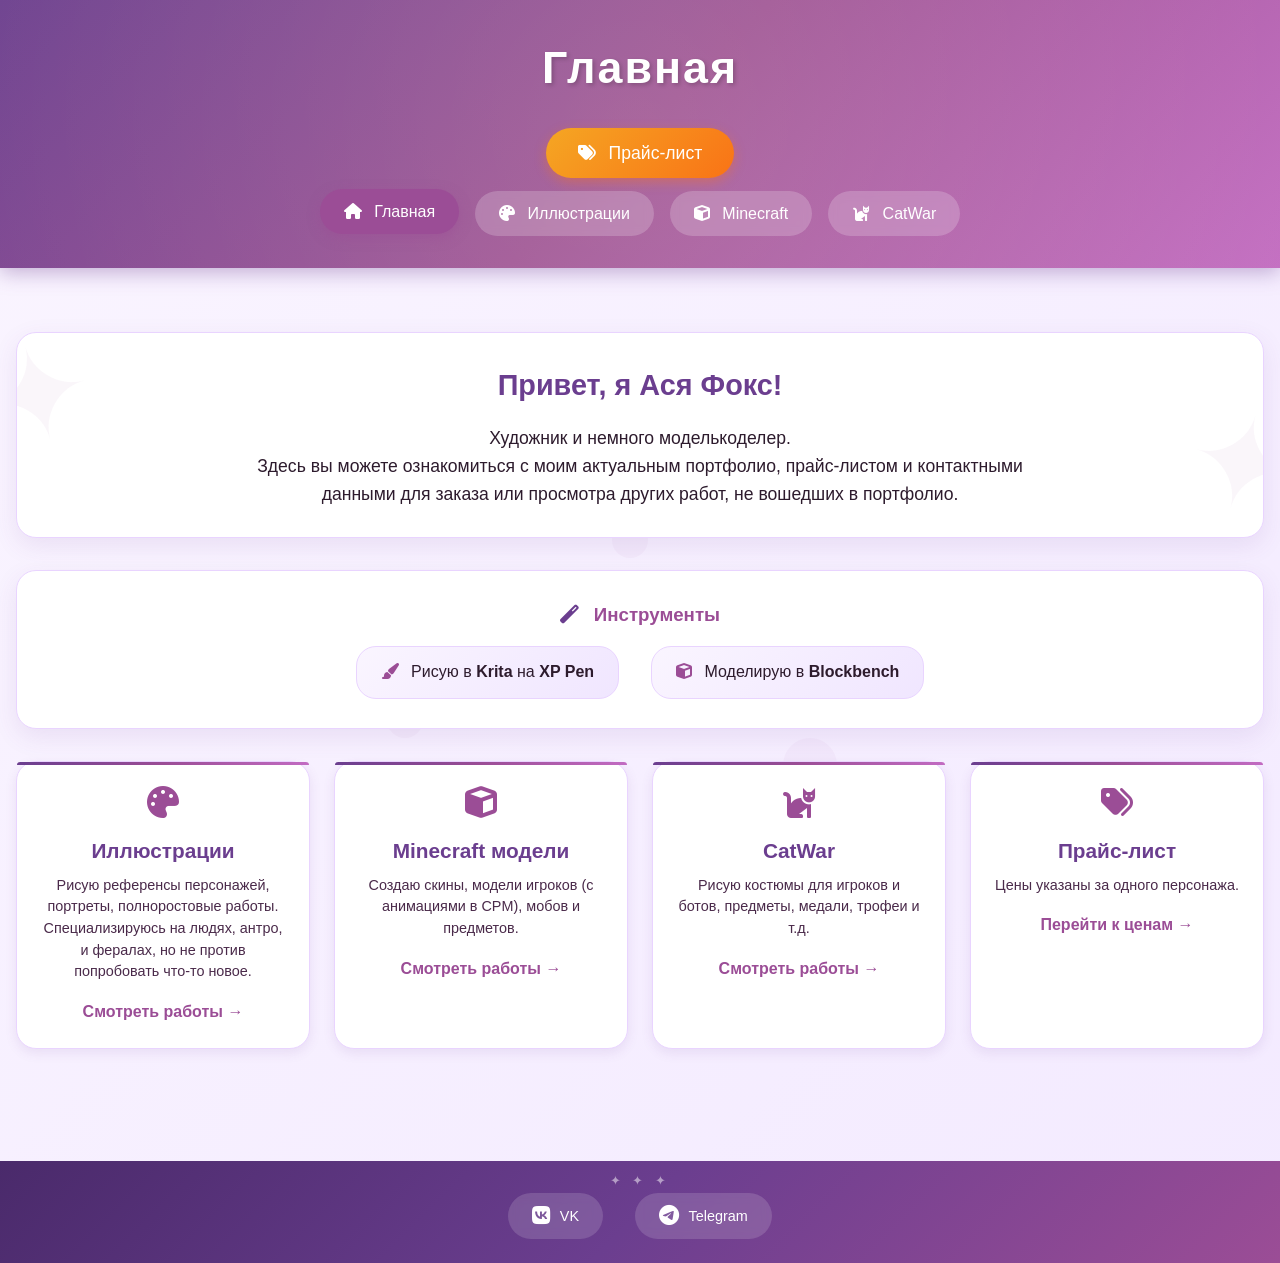
==== index.html @ ecae929c "Update index.html" ====
<!DOCTYPE html>
<html lang="ru">
<head>
    <meta charset="UTF-8">
    <meta name="viewport" content="width=device-width, initial-scale=1.0">
    <title>Главная</title>
    <link rel="stylesheet" href="style.css">
    <link rel="stylesheet" href="https://cdnjs.cloudflare.com/ajax/libs/font-awesome/6.0.0-beta3/css/all.min.css">
</head>
<body>
    <header>
        <div class="header-content">
            <div class="page-title-header">
                <h1>Главная</h1>
            </div>
        </div>
        <nav>
            <a href="price.html" class="price-btn"><i class="fas fa-tags"></i> Прайс-лист</a>
            <div class="nav-links">
                <a href="index.html" class="active"><i class="fas fa-home"></i> Главная</a>
                <a href="gallery.html"><i class="fas fa-palette"></i> Иллюстрации</a>
                <a href="minecraft.html"><i class="fas fa-cube"></i> Minecraft</a>
                <a href="catwar.html"><i class="fas fa-cat"></i> CatWar</a>
            </div>
        </nav>
    </header>

    <main>
        <div class="welcome-block info-block">
            <div class="decor-line"></div>
            <h3>Привет, я Ася Фокс!</h3>
            <p>Художник и немного моделькоделер.<br>Здесь вы можете ознакомиться с моим актуальным портфолио, прайс-листом и контактными данными для заказа или просмотра других работ, не вошедших в портфолио.</p>
            <div class="decor-line"></div>
        </div>

        <div class="tools-block info-block">
            <h3><i class="fas fa-wand-magic"></i> Инструменты</h3>
            <div class="tools-list">
                <p class="tool-item"><i class="fas fa-paint-brush"></i> Рисую в <strong>Krita</strong> на <strong>XP Pen</strong></p>
                <p class="tool-item"><i class="fas fa-cube"></i> Моделирую в <strong>Blockbench</strong></p>
            </div>
        </div>

        <div class="info-grid">
            <div class="info-card hover-scale">
                <i class="fas fa-palette"></i>
                <h3>Иллюстрации</h3>
                <p>Рисую референсы персонажей, портреты, полноростовые работы. Специализируюсь на людях, антро, и фералах, но не против попробовать что-то новое.</p>
                <a href="gallery.html" class="info-link">Смотреть работы →</a>
            </div>
            <div class="info-card hover-scale">
                <i class="fas fa-cube"></i>
                <h3>Minecraft модели</h3>
                <p>Создаю скины, модели игроков (с анимациями в CPM), мобов и предметов.</p>
                <a href="minecraft.html" class="info-link">Смотреть работы →</a>
            </div>
            <div class="info-card hover-scale">
                <i class="fas fa-cat"></i>
                <h3>CatWar</h3>
                <p>Рисую костюмы для игроков и ботов, предметы, медали, трофеи и т.д.</p>
                <a href="catwar.html" class="info-link">Смотреть работы →</a>
            </div>
            <div class="info-card hover-scale">
                <i class="fas fa-tags"></i>
                <h3>Прайс-лист</h3>
                <p>Цены указаны за одного персонажа.</p>
                <a href="price.html" class="info-link">Перейти к ценам →</a>
            </div>
        </div>
    </main>

    <footer>
        <div class="social-icons">
            <a href="https://vk.com/club159753129" target="_blank" class="social-link vk" aria-label="ВКонтакте">
                <i class="fab fa-vk"></i>
                <span>VK</span>
            </a>
            <a href="https://t.me/AsyaF0xy" target="_blank" class="social-link telegram" aria-label="Telegram">
                <i class="fab fa-telegram-plane"></i>
                <span>Telegram</span>
            </a>
        </div>
    </footer>
</body>
</html>
---- style.css ----
* {
    margin: 0;
    padding: 0;
    box-sizing: border-box;
}

body {
    font-family: 'Segoe UI', Tahoma, Geneva, Verdana, sans-serif;
    line-height: 1.6;
    color: #2d1b2d;
    background: linear-gradient(135deg, #faf5ff 0%, #f3eaff 100%);
    display: flex;
    flex-direction: column;
    min-height: 100vh;
}

/* Декоративные элементы на фоне */
body::before {
    content: '';
    position: fixed;
    top: 0;
    left: 0;
    width: 100%;
    height: 100%;
    pointer-events: none;
    background-image: url('data:image/svg+xml;utf8,<svg xmlns="http://www.w3.org/2000/svg" viewBox="0 0 100 100"><circle cx="10" cy="10" r="2" fill="rgba(155,77,150,0.1)"/><circle cx="85" cy="25" r="3" fill="rgba(155,77,150,0.1)"/><circle cx="45" cy="80" r="2" fill="rgba(155,77,150,0.1)"/><circle cx="70" cy="60" r="2" fill="rgba(155,77,150,0.1)"/><circle cx="20" cy="70" r="2" fill="rgba(155,77,150,0.1)"/><circle cx="90" cy="85" r="3" fill="rgba(155,77,150,0.1)"/><circle cx="5" cy="45" r="2" fill="rgba(155,77,150,0.1)"/><circle cx="60" cy="15" r="2" fill="rgba(155,77,150,0.1)"/></svg>');
    background-repeat: repeat;
    opacity: 0.4;
    z-index: -1;
}

/* Шапка сайта */
header {
    background: linear-gradient(135deg, #6b3e8f 0%, #9b4d96 50%, #c26bc2 100%);
    color: #fff;
    text-align: center;
    padding: 2rem 1rem;
    box-shadow: 0 4px 20px rgba(107, 62, 143, 0.4);
    position: relative;
    overflow: hidden;
}

header::before {
    content: '';
    position: absolute;
    top: -50%;
    left: -50%;
    width: 200%;
    height: 200%;
    background: radial-gradient(circle, rgba(255,255,200,0.15) 0%, transparent 70%);
    animation: rotate 20s linear infinite;
}

@keyframes rotate {
    from { transform: rotate(0deg); }
    to { transform: rotate(360deg); }
}

.header-content {
    position: relative;
    z-index: 1;
}

header h1 {
    font-size: 2.8rem;
    margin-bottom: 0.5rem;
    text-shadow: 2px 2px 4px rgba(0,0,0,0.2);
    letter-spacing: 2px;
}

/* Плавающие звёздочки */
.floating-stars {
    position: absolute;
    top: 0;
    left: 0;
    width: 100%;
    height: 100%;
    pointer-events: none;
    overflow: hidden;
}

.floating-stars i {
    position: absolute;
    color: rgba(255,255,200,0.6);
    font-size: 0.8rem;
    animation: floatStar 8s linear infinite;
}

.floating-stars i:nth-child(1) { top: 20%; left: 10%; animation-duration: 10s; font-size: 0.6rem; }
.floating-stars i:nth-child(2) { top: 60%; left: 85%; animation-duration: 12s; font-size: 0.7rem; }
.floating-stars i:nth-child(3) { top: 30%; left: 95%; animation-duration: 9s; font-size: 0.5rem; }
.floating-stars i:nth-child(4) { top: 80%; left: 15%; animation-duration: 14s; font-size: 0.9rem; }
.floating-stars i:nth-child(5) { top: 15%; left: 50%; animation-duration: 11s; font-size: 0.6rem; }

@keyframes floatStar {
    0% { transform: translateY(0) rotate(0deg); opacity: 0; }
    20% { opacity: 0.8; }
    80% { opacity: 0.8; }
    100% { transform: translateY(-100px) rotate(180deg); opacity: 0; }
}

/* Навигация */
nav {
    margin-top: 1.5rem;
    position: relative;
    z-index: 1;
    display: flex;
    flex-direction: column;
    align-items: center;
    gap: 0.8rem;
}

.price-btn {
    background: linear-gradient(135deg, #f5a623, #f97316);
    padding: 0.7rem 2rem;
    font-size: 1.1rem;
    box-shadow: 0 4px 12px rgba(249, 115, 22, 0.4);
}

.price-btn:hover {
    transform: translateY(-2px);
    box-shadow: 0 6px 16px rgba(249, 115, 22, 0.6);
}

.nav-links {
    display: flex;
    gap: 1rem;
    flex-wrap: wrap;
    justify-content: center;
}

nav a {
    color: #fff;
    text-decoration: none;
    margin: 0;
    padding: 0.6rem 1.5rem;
    border-radius: 30px;
    transition: all 0.3s;
    font-weight: 500;
    display: inline-block;
    background: rgba(255,255,255,0.2);
    backdrop-filter: blur(5px);
}

nav a i {
    margin-right: 0.5rem;
}

nav a:hover, nav a.active {
    background: #9b4d96;
    transform: translateY(-2px);
    box-shadow: 0 4px 12px rgba(155, 77, 150, 0.5);
}

/* Основной контент */
main {
    flex: 1;
    max-width: 1400px;
    margin: 2rem auto;
    padding: 0 1rem;
    width: 100%;
}

.page-title {
    text-align: center;
    margin-bottom: 3rem;
    display: flex;
    align-items: center;
    justify-content: center;
    gap: 1rem;
}

.page-title i {
    font-size: 1.8rem;
    color: #9b4d96;
    animation: pulse 2s ease-in-out infinite;
}

@keyframes pulse {
    0%, 100% { opacity: 0.5; transform: scale(1); }
    50% { opacity: 1; transform: scale(1.1); }
}

.page-title h2 {
    font-size: 2.2rem;
    color: #6b3e8f;
    margin: 0;
}

/* Галерея в стиле Pinterest (колонны) */
.gallery {
    column-count: 3;
    column-gap: 1.5rem;
}

.card {
    background: #fff;
    border-radius: 20px;
    overflow: hidden;
    box-shadow: 0 10px 30px rgba(107, 62, 143, 0.15);
    transition: all 0.3s;
    border: 1px solid #e9d4ff;
    margin-bottom: 1.5rem;
    break-inside: avoid;
    display: inline-block;
    width: 100%;
}

.card:hover {
    transform: translateY(-5px);
    box-shadow: 0 20px 40px rgba(155, 77, 150, 0.3);
}

.card-image {
    position: relative;
    overflow: hidden;
    cursor: pointer;
    background: #f5f0e8;
}

.card-image img {
    width: 100%;
    height: auto;
    display: block;
    transition: transform 0.5s;
}

.card:hover .card-image img {
    transform: scale(1.02);
}

.card-overlay {
    position: absolute;
    top: 0;
    left: 0;
    width: 100%;
    height: 100%;
    background: rgba(155, 77, 150, 0.7);
    display: flex;
    align-items: center;
    justify-content: center;
    opacity: 0;
    transition: opacity 0.3s;
}

.card-image:hover .card-overlay {
    opacity: 1;
}

.card-overlay i {
    font-size: 2.5rem;
    color: #fff;
    transform: scale(0.8);
    transition: transform 0.3s;
}

.card-image:hover .card-overlay i {
    transform: scale(1);
}

/* Адаптивность колонн */
@media (max-width: 992px) {
    .gallery {
        column-count: 2;
    }
}

@media (max-width: 576px) {
    .gallery {
        column-count: 1;
    }
}

/* Категории */
.category {
    margin-bottom: 3rem;
}

.category h3 {
    font-size: 1.8rem;
    margin: 1.5rem 0 1.5rem;
    color: #6b3e8f;
    border-bottom: 3px solid #9b4d96;
    padding-bottom: 0.5rem;
    display: inline-block;
}

/* Прайс-лист */
.price-note {
    background: linear-gradient(135deg, #f5eaff 0%, #f0e6ff 100%);
    border-left: 4px solid #9b4d96;
    padding: 1.2rem;
    margin-bottom: 2rem;
    border-radius: 16px;
    text-align: center;
    display: flex;
    align-items: center;
    justify-content: center;
    gap: 0.8rem;
    flex-wrap: wrap;
}

.price-note i {
    font-size: 1.5rem;
    color: #9b4d96;
}

.price-note p {
    margin: 0;
    font-size: 1rem;
    color: #4a2a4a;
}

.specialization {
    display: flex;
    justify-content: center;
    gap: 2rem;
    margin: 2rem 0;
    flex-wrap: wrap;
}

.specialization span {
    background: linear-gradient(135deg, #6b3e8f 0%, #9b4d96 100%);
    color: #fff;
    padding: 0.7rem 1.8rem;
    border-radius: 50px;
    font-size: 1rem;
    box-shadow: 0 4px 12px rgba(107, 62, 143, 0.3);
    transition: all 0.3s;
    cursor: default;
}

.specialization span:hover {
    transform: translateY(-3px);
    box-shadow: 0 6px 16px rgba(155, 77, 150, 0.4);
}

.specialization span i {
    margin-right: 0.6rem;
}

.price-info {
    text-align: center;
    margin-bottom: 2rem;
    display: flex;
    align-items: center;
    justify-content: center;
    gap: 0.5rem;
    color: #6b3e8f;
    background: rgba(155, 77, 150, 0.1);
    padding: 0.8rem;
    border-radius: 50px;
    width: fit-content;
    margin-left: auto;
    margin-right: auto;
}

.price-info i {
    font-size: 1.2rem;
    color: #9b4d96;
}

.price-info p {
    margin: 0;
}

.price-category {
    margin-bottom: 2rem;
}

.price-category h3 {
    font-size: 1.4rem;
    margin: 1.8rem 0 1rem;
    color: #6b3e8f;
    border-bottom: 2px solid #9b4d96;
    padding-bottom: 0.4rem;
    display: inline-block;
}

.price-table {
    width: 100%;
    border-collapse: collapse;
    background: #fff;
    box-shadow: 0 4px 16px rgba(107, 62, 143, 0.1);
    margin-bottom: 1.5rem;
    border-radius: 16px;
    overflow: hidden;
}

.price-table th, .price-table td {
    border: 1px solid #e9d4ff;
    padding: 12px 16px;
    text-align: left;
}

.price-table th {
    background: linear-gradient(135deg, #6b3e8f 0%, #9b4d96 100%);
    color: #fff;
    font-weight: 600;
}

.price-table tr:nth-child(even) {
    background: #faf5ff;
}

.price-table tr:hover {
    background: #f0e6ff;
    transition: background 0.2s;
}

.background-table td:first-child {
    font-weight: 500;
    background: #faf5ff;
}

/* Информационные блоки */
.info-block {
    background: #fff;
    border-radius: 20px;
    padding: 1.8rem;
    margin: 2rem 0;
    box-shadow: 0 8px 24px rgba(107, 62, 143, 0.1);
    border: 1px solid #e9d4ff;
    transition: transform 0.3s;
}

.info-block:hover {
    transform: translateY(-3px);
}

.info-block h3 {
    border-bottom: none;
    margin-top: 0;
    display: block;
    color: #9b4d96;
    margin-bottom: 1rem;
}

.info-block h3 i {
    margin-right: 0.6rem;
    color: #6b3e8f;
}

.info-block ul {
    list-style: none;
    padding-left: 0;
}

.info-block li {
    padding: 0.6rem 0;
    border-bottom: 1px solid #f0e6ff;
}

.info-block li:last-child {
    border-bottom: none;
}

.info-block li i {
    margin-right: 0.8rem;
    color: #9b4d96;
    width: 1.6rem;
}

.payment-methods {
    display: flex;
    flex-wrap: wrap;
    gap: 1rem;
    margin-top: 0.8rem;
}

.payment-methods span {
    background: linear-gradient(135deg, #faf5ff 0%, #f0e6ff 100%);
    padding: 0.6rem 1.3rem;
    border-radius: 30px;
    font-size: 0.9rem;
    color: #6b3e8f;
    font-weight: 500;
    transition: all 0.3s;
    border: 1px solid #e9d4ff;
}

.payment-methods span:hover {
    transform: translateY(-2px);
    box-shadow: 0 2px 8px rgba(155, 77, 150, 0.2);
}

.payment-methods span i {
    margin-right: 0.5rem;
    color: #9b4d96;
}

/* Стили для лобби */
.welcome-block {
    text-align: center;
    margin-bottom: 2rem;
    position: relative;
    overflow: hidden;
}

.welcome-block::before {
    content: '✦';
    font-size: 8rem;
    position: absolute;
    top: -30px;
    left: -30px;
    color: rgba(155, 77, 150, 0.05);
    font-family: monospace;
    transform: rotate(-15deg);
}

.welcome-block::after {
    content: '✦';
    font-size: 8rem;
    position: absolute;
    bottom: -40px;
    right: -30px;
    color: rgba(155, 77, 150, 0.05);
    font-family: monospace;
    transform: rotate(15deg);
}

.welcome-block h3 {
    color: #6b3e8f;
    margin-bottom: 1rem;
    font-size: 1.8rem;
}

.welcome-block p {
    font-size: 1.1rem;
    max-width: 800px;
    margin: 0 auto;
    line-height: 1.6;
    position: relative;
    z-index: 1;
}

.tools-block {
    text-align: center;
}

.tools-list {
    display: flex;
    justify-content: center;
    gap: 2rem;
    flex-wrap: wrap;
    margin-top: 1rem;
}

.tools-list p {
    background: linear-gradient(135deg, #faf5ff 0%, #f0e6ff 100%);
    padding: 0.8rem 1.5rem;
    border-radius: 20px;
    border: 1px solid #e9d4ff;
    font-size: 1rem;
}

.tools-list i {
    margin-right: 0.5rem;
    color: #9b4d96;
}

.info-grid {
    display: grid;
    grid-template-columns: repeat(auto-fit, minmax(250px, 1fr));
    gap: 1.5rem;
    margin: 2rem 0;
}

.info-card {
    background: #fff;
    border-radius: 20px;
    padding: 1.5rem;
    text-align: center;
    transition: all 0.3s;
    border: 1px solid #e9d4ff;
    box-shadow: 0 4px 12px rgba(107, 62, 143, 0.1);
    position: relative;
}

.info-card::before {
    content: '';
    position: absolute;
    top: 0;
    left: 0;
    right: 0;
    height: 3px;
    background: linear-gradient(90deg, #6b3e8f, #9b4d96, #c26bc2);
    border-radius: 20px 20px 0 0;
}

.info-card:hover {
    transform: translateY(-5px);
    box-shadow: 0 12px 28px rgba(107, 62, 143, 0.2);
}

.info-card i {
    font-size: 2rem;
    color: #9b4d96;
    margin-bottom: 1rem;
}

.info-card h3 {
    color: #6b3e8f;
    margin-bottom: 0.5rem;
    font-size: 1.3rem;
}

.info-card p {
    font-size: 0.9rem;
    color: #4a2a4a;
    margin-bottom: 1rem;
    line-height: 1.5;
}

.info-link {
    display: inline-block;
    color: #9b4d96;
    text-decoration: none;
    font-weight: bold;
    transition: color 0.3s;
}

.info-link:hover {
    color: #6b3e8f;
}

/* Стили для Minecraft страницы */
.minecraft-info {
    background: linear-gradient(135deg, #faf5ff 0%, #f0e6ff 100%);
    border: 1px solid #9b4d96;
}

.minecraft-info h3 {
    color: #9b4d96;
}

.minecraft-info li {
    color: #4a2a4a;
    border-bottom-color: #e9d4ff;
}

.minecraft-info li i {
    color: #6b3e8f;
}

/* Стили для переключаемых разделов CatWar */
.section-tabs {
    display: flex;
    justify-content: center;
    gap: 1rem;
    margin-bottom: 2rem;
    flex-wrap: wrap;
}

.tab-btn {
    background: rgba(155, 77, 150, 0.15);
    border: 2px solid #9b4d96;
    color: #6b3e8f;
    padding: 0.8rem 2rem;
    border-radius: 50px;
    font-size: 1.1rem;
    font-weight: bold;
    cursor: pointer;
    transition: all 0.3s;
    font-family: inherit;
}

.tab-btn:hover {
    background: #9b4d96;
    color: white;
    transform: translateY(-2px);
}

.tab-btn.active {
    background: linear-gradient(135deg, #6b3e8f, #9b4d96);
    color: white;
    border-color: #9b4d96;
    box-shadow: 0 4px 12px rgba(155, 77, 150, 0.4);
}

.section-content {
    display: none;
    animation: fadeIn 0.5s ease;
}

.section-content.active {
    display: block;
}

@keyframes fadeIn {
    from { opacity: 0; transform: translateY(10px); }
    to { opacity: 1; transform: translateY(0); }
}

/* Подвал */
footer {
    background: linear-gradient(135deg, #4a2a6b 0%, #6b3e8f 50%, #9b4d96 100%);
    color: #fff;
    text-align: center;
    padding: 1.5rem;
    margin-top: 3rem;
    position: relative;
}

footer::before {
    content: '✦ ✦ ✦';
    position: absolute;
    top: 10px;
    left: 50%;
    transform: translateX(-50%);
    font-size: 0.8rem;
    letter-spacing: 4px;
    opacity: 0.5;
}

.social-icons {
    display: flex;
    justify-content: center;
    gap: 2rem;
    margin-top: 0.5rem;
}

.social-link {
    display: flex;
    align-items: center;
    gap: 0.6rem;
    color: #fff;
    text-decoration: none;
    padding: 0.7rem 1.5rem;
    border-radius: 40px;
    transition: all 0.3s;
    background: rgba(255,255,255,0.15);
    backdrop-filter: blur(5px);
}

.social-link i {
    font-size: 1.3rem;
}

.social-link span {
    font-size: 0.9rem;
    font-weight: 500;
}

.social-link:hover {
    transform: translateY(-5px);
    box-shadow: 0 6px 16px rgba(0,0,0,0.2);
}

.social-link.vk:hover {
    background: #4c75a3;
}

.social-link.telegram:hover {
    background: #26a5e4;
}

/* Убираем ненужные элементы */
.contact-note {
    display: none;
}

.catwar-info {
    display: none;
}

/* Адаптивность */
@media (max-width: 992px) {
    .gallery {
        column-count: 2;
    }
}

@media (max-width: 768px) {
    header h1 {
        font-size: 2rem;
    }
    
    .page-title h2 {
        font-size: 1.6rem;
    }
    
    .page-title i {
        font-size: 1.2rem;
    }
    
    nav a {
        display: inline-block;
        margin: 0.2rem;
        padding: 0.5rem 1rem;
        font-size: 0.85rem;
    }
    
    .price-btn {
        padding: 0.6rem 1.5rem;
        font-size: 1rem;
    }
    
    .gallery {
        column-count: 1;
    }
    
    .card-image img {
        height: auto;
        width: 100%;
    }
    
    .price-table th, .price-table td {
        padding: 8px 10px;
        font-size: 0.85rem;
    }
    
    .specialization {
        gap: 1rem;
    }
    
    .specialization span {
        padding: 0.5rem 1.2rem;
        font-size: 0.85rem;
    }
    
    .background-table {
        font-size: 0.75rem;
    }
    
    .background-table th,
    .background-table td {
        padding: 6px 4px;
    }
    
    .social-link {
        padding: 0.5rem 1.2rem;
    }
    
    .social-link span {
        display: inline;
    }
    
    .category h3 {
        font-size: 1.4rem;
    }
    
    .info-block {
        padding: 1.2rem;
    }
    
    .payment-methods span {
        padding: 0.4rem 1rem;
        font-size: 0.8rem;
    }
    
    .tools-list {
        gap: 1rem;
    }
    
    .tools-list p {
        padding: 0.6rem 1rem;
        font-size: 0.9rem;
    }
    
    .info-grid {
        grid-template-columns: 1fr;
    }
    
    .tab-btn {
        padding: 0.5rem 1rem;
        font-size: 0.9rem;
    }
    
    .welcome-block h3 {
        font-size: 1.4rem;
    }
    
    .welcome-block p {
        font-size: 0.95rem;
    }
}
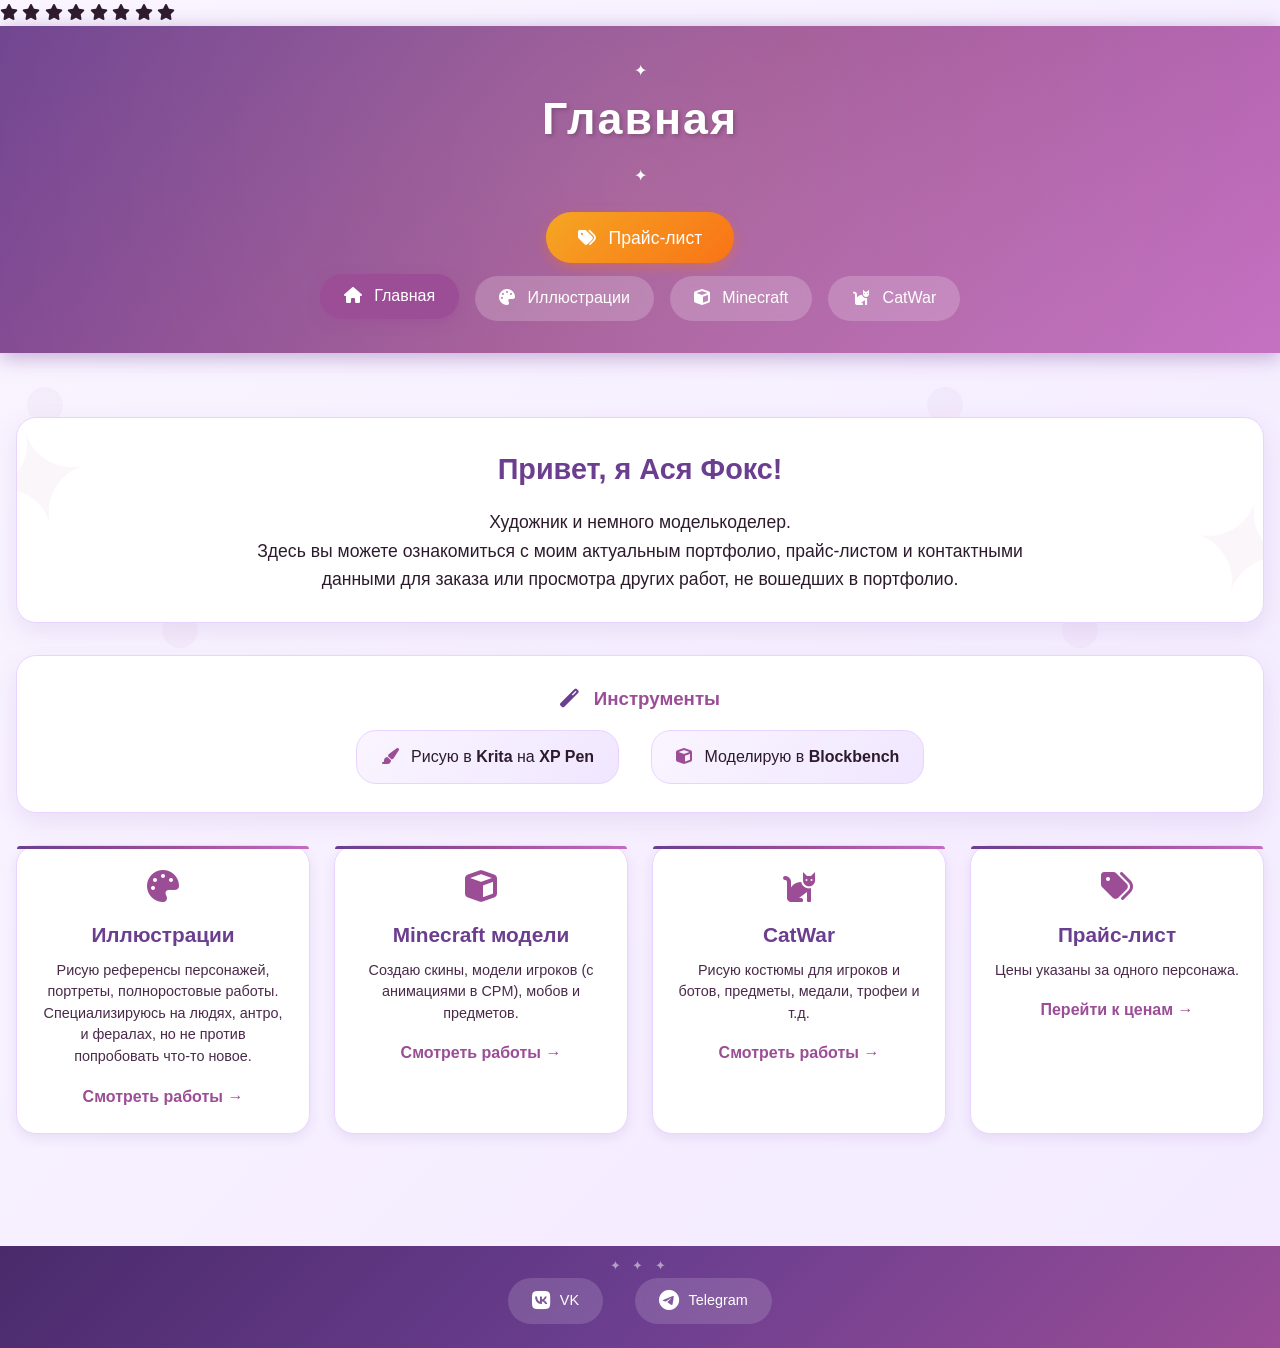
==== commit 1e55283c: "Update index.html" ====
--- a/index.html
+++ b/index.html
@@ -8,10 +8,23 @@
     <link rel="stylesheet" href="https://cdnjs.cloudflare.com/ajax/libs/font-awesome/6.0.0-beta3/css/all.min.css">
 </head>
 <body>
+    <div class="floating-bg-stars">
+        <i class="fas fa-star"></i>
+        <i class="fas fa-star"></i>
+        <i class="fas fa-star"></i>
+        <i class="fas fa-star"></i>
+        <i class="fas fa-star"></i>
+        <i class="fas fa-star"></i>
+        <i class="fas fa-star"></i>
+        <i class="fas fa-star"></i>
+    </div>
+
     <header>
         <div class="header-content">
             <div class="page-title-header">
+                <span class="title-star-left">✦</span>
                 <h1>Главная</h1>
+                <span class="title-star-right">✦</span>
             </div>
         </div>
         <nav>
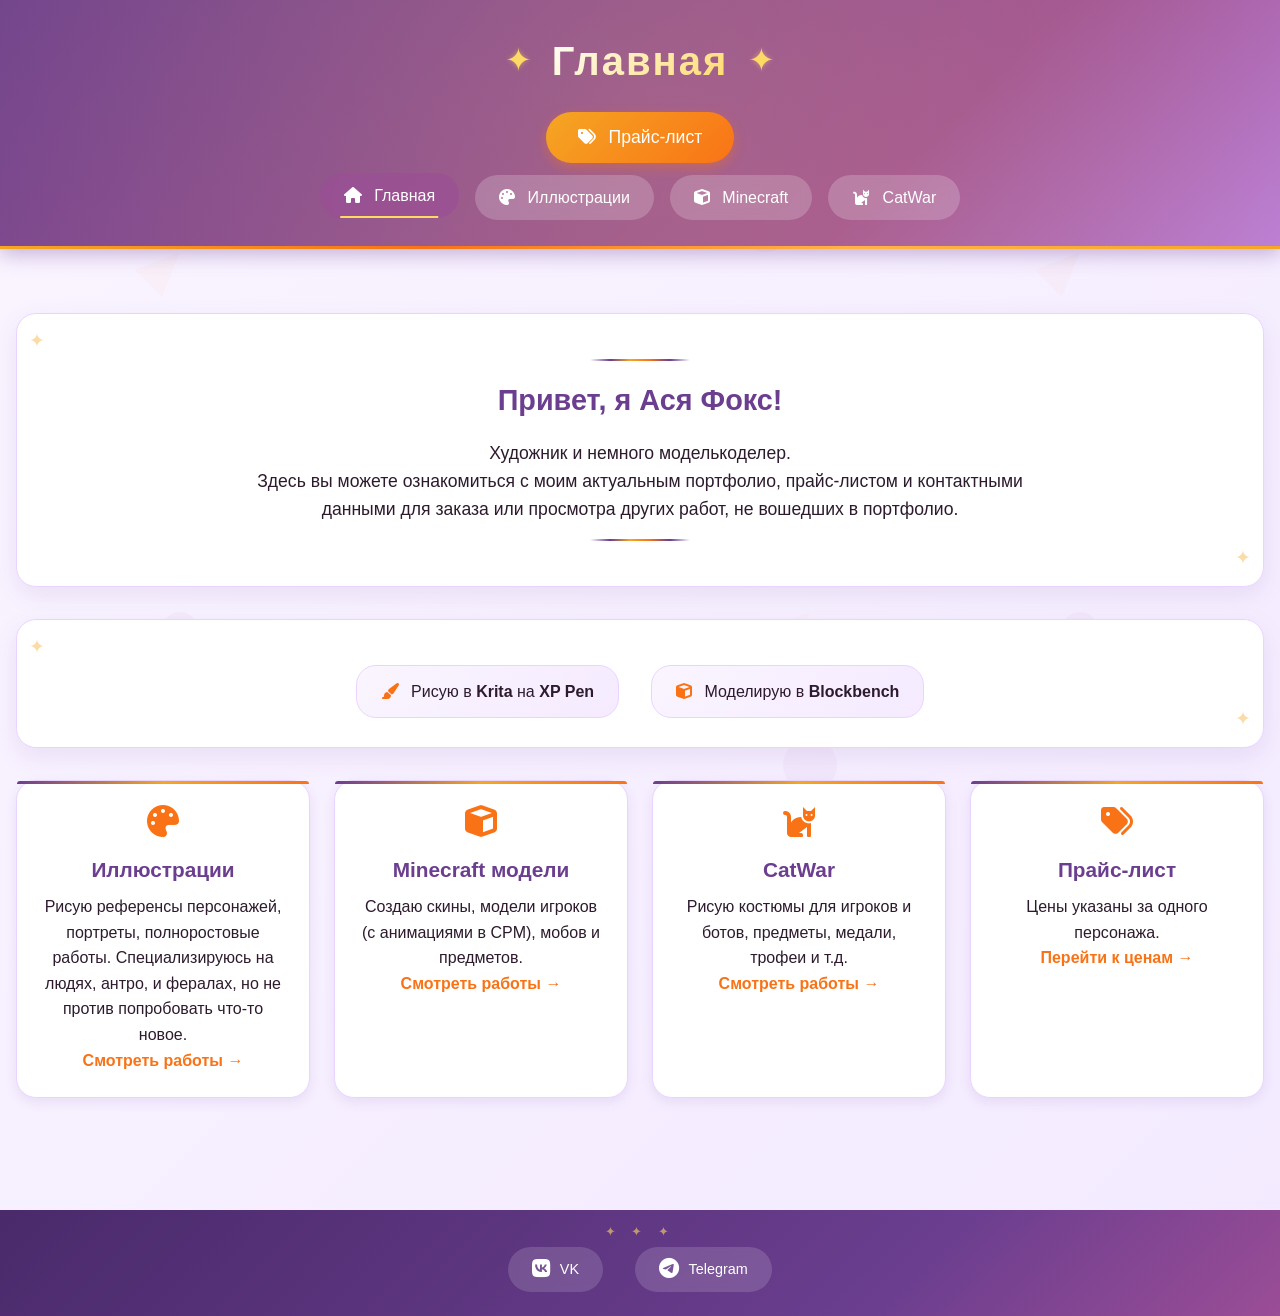
==== commit 37cb39e2: "Update index.html" ====
--- a/index.html
+++ b/index.html
@@ -8,17 +8,6 @@
     <link rel="stylesheet" href="https://cdnjs.cloudflare.com/ajax/libs/font-awesome/6.0.0-beta3/css/all.min.css">
 </head>
 <body>
-    <div class="floating-bg-stars">
-        <i class="fas fa-star"></i>
-        <i class="fas fa-star"></i>
-        <i class="fas fa-star"></i>
-        <i class="fas fa-star"></i>
-        <i class="fas fa-star"></i>
-        <i class="fas fa-star"></i>
-        <i class="fas fa-star"></i>
-        <i class="fas fa-star"></i>
-    </div>
-
     <header>
         <div class="header-content">
             <div class="page-title-header">
@@ -47,7 +36,6 @@
         </div>
 
         <div class="tools-block info-block">
-            <h3><i class="fas fa-wand-magic"></i> Инструменты</h3>
             <div class="tools-list">
                 <p class="tool-item"><i class="fas fa-paint-brush"></i> Рисую в <strong>Krita</strong> на <strong>XP Pen</strong></p>
                 <p class="tool-item"><i class="fas fa-cube"></i> Моделирую в <strong>Blockbench</strong></p>
--- a/style.css
+++ b/style.css
@@ -12,6 +12,7 @@
     display: flex;
     flex-direction: column;
     min-height: 100vh;
+    position: relative;
 }
 
 /* Декоративные элементы на фоне */
@@ -23,18 +24,53 @@
     width: 100%;
     height: 100%;
     pointer-events: none;
-    background-image: url('data:image/svg+xml;utf8,<svg xmlns="http://www.w3.org/2000/svg" viewBox="0 0 100 100"><circle cx="10" cy="10" r="2" fill="rgba(155,77,150,0.1)"/><circle cx="85" cy="25" r="3" fill="rgba(155,77,150,0.1)"/><circle cx="45" cy="80" r="2" fill="rgba(155,77,150,0.1)"/><circle cx="70" cy="60" r="2" fill="rgba(155,77,150,0.1)"/><circle cx="20" cy="70" r="2" fill="rgba(155,77,150,0.1)"/><circle cx="90" cy="85" r="3" fill="rgba(155,77,150,0.1)"/><circle cx="5" cy="45" r="2" fill="rgba(155,77,150,0.1)"/><circle cx="60" cy="15" r="2" fill="rgba(155,77,150,0.1)"/></svg>');
+    background-image: url('data:image/svg+xml;utf8,<svg xmlns="http://www.w3.org/2000/svg" viewBox="0 0 100 100"><circle cx="10" cy="10" r="2" fill="rgba(155,77,150,0.08)"/><circle cx="85" cy="25" r="3" fill="rgba(155,77,150,0.08)"/><circle cx="45" cy="80" r="2" fill="rgba(155,77,150,0.08)"/><circle cx="70" cy="60" r="2" fill="rgba(155,77,150,0.08)"/><circle cx="20" cy="70" r="2" fill="rgba(155,77,150,0.08)"/><circle cx="90" cy="85" r="3" fill="rgba(155,77,150,0.08)"/><circle cx="5" cy="45" r="2" fill="rgba(155,77,150,0.08)"/><circle cx="60" cy="15" r="2" fill="rgba(155,77,150,0.08)"/><path d="M15 30 L20 28 L18 33 Z" fill="rgba(249,115,22,0.05)"/><path d="M85 70 L90 68 L88 73 Z" fill="rgba(245,166,35,0.05)"/></svg>');
     background-repeat: repeat;
-    opacity: 0.4;
+    opacity: 0.5;
     z-index: -1;
+}
+
+/* Плавающие звёздочки на фоне */
+.floating-bg-stars {
+    position: fixed;
+    top: 0;
+    left: 0;
+    width: 100%;
+    height: 100%;
+    pointer-events: none;
+    overflow: hidden;
+    z-index: 0;
+}
+
+.floating-bg-stars i {
+    position: absolute;
+    color: rgba(249, 115, 22, 0.2);
+    font-size: 0.7rem;
+    animation: floatBgStar 20s linear infinite;
+}
+
+.floating-bg-stars i:nth-child(1) { top: 10%; left: 20%; animation-duration: 22s; }
+.floating-bg-stars i:nth-child(2) { top: 30%; left: 85%; animation-duration: 26s; font-size: 0.9rem; }
+.floating-bg-stars i:nth-child(3) { top: 70%; left: 15%; animation-duration: 30s; }
+.floating-bg-stars i:nth-child(4) { top: 50%; left: 45%; animation-duration: 24s; font-size: 0.8rem; }
+.floating-bg-stars i:nth-child(5) { top: 85%; left: 70%; animation-duration: 28s; }
+.floating-bg-stars i:nth-child(6) { top: 15%; left: 60%; animation-duration: 18s; }
+.floating-bg-stars i:nth-child(7) { top: 60%; left: 90%; animation-duration: 32s; }
+.floating-bg-stars i:nth-child(8) { top: 40%; left: 10%; animation-duration: 35s; }
+
+@keyframes floatBgStar {
+    0% { transform: translateY(0) rotate(0deg); opacity: 0; }
+    10% { opacity: 0.6; }
+    80% { opacity: 0.6; }
+    100% { transform: translateY(-100px) rotate(180deg); opacity: 0; }
 }
 
 /* Шапка сайта */
 header {
-    background: linear-gradient(135deg, #6b3e8f 0%, #9b4d96 50%, #c26bc2 100%);
+    background: linear-gradient(135deg, #6b3e8f 0%, #9b4d96 70%, #b87cdb 100%);
     color: #fff;
     text-align: center;
-    padding: 2rem 1rem;
+    padding: 1.8rem 1rem;
     box-shadow: 0 4px 20px rgba(107, 62, 143, 0.4);
     position: relative;
     overflow: hidden;
@@ -47,8 +83,25 @@
     left: -50%;
     width: 200%;
     height: 200%;
-    background: radial-gradient(circle, rgba(255,255,200,0.15) 0%, transparent 70%);
+    background: radial-gradient(circle, rgba(255,200,100,0.2) 0%, transparent 70%);
     animation: rotate 20s linear infinite;
+}
+
+header::after {
+    content: '';
+    position: absolute;
+    bottom: 0;
+    left: 0;
+    right: 0;
+    height: 3px;
+    background: linear-gradient(90deg, #f5a623, #f97316, #ffb347, #f5a623);
+    animation: shimmer 3s ease-in-out infinite;
+}
+
+@keyframes shimmer {
+    0% { opacity: 0.5; background-position: -100%; }
+    50% { opacity: 1; }
+    100% { opacity: 0.5; background-position: 100%; }
 }
 
 @keyframes rotate {
@@ -61,47 +114,50 @@
     z-index: 1;
 }
 
-header h1 {
-    font-size: 2.8rem;
-    margin-bottom: 0.5rem;
+/* Заголовок страницы в шапке */
+.page-title-header {
+    display: flex;
+    align-items: center;
+    justify-content: center;
+    gap: 1.2rem;
+    flex-wrap: wrap;
+}
+
+.title-star-left, .title-star-right {
+    font-size: 2rem;
+    color: #ffd966;
+    text-shadow: 0 0 5px rgba(255,217,102,0.5);
+    animation: starSpin 3s ease-in-out infinite;
+}
+
+.title-star-left {
+    animation-delay: 0s;
+}
+
+.title-star-right {
+    animation-delay: 1.5s;
+}
+
+@keyframes starSpin {
+    0%, 100% { transform: rotate(0deg) scale(1); opacity: 0.7; }
+    50% { transform: rotate(10deg) scale(1.1); opacity: 1; }
+}
+
+.page-title-header h1 {
+    font-size: 2.5rem;
+    margin: 0;
     text-shadow: 2px 2px 4px rgba(0,0,0,0.2);
     letter-spacing: 2px;
-}
-
-/* Плавающие звёздочки */
-.floating-stars {
-    position: absolute;
-    top: 0;
-    left: 0;
-    width: 100%;
-    height: 100%;
-    pointer-events: none;
-    overflow: hidden;
-}
-
-.floating-stars i {
-    position: absolute;
-    color: rgba(255,255,200,0.6);
-    font-size: 0.8rem;
-    animation: floatStar 8s linear infinite;
-}
-
-.floating-stars i:nth-child(1) { top: 20%; left: 10%; animation-duration: 10s; font-size: 0.6rem; }
-.floating-stars i:nth-child(2) { top: 60%; left: 85%; animation-duration: 12s; font-size: 0.7rem; }
-.floating-stars i:nth-child(3) { top: 30%; left: 95%; animation-duration: 9s; font-size: 0.5rem; }
-.floating-stars i:nth-child(4) { top: 80%; left: 15%; animation-duration: 14s; font-size: 0.9rem; }
-.floating-stars i:nth-child(5) { top: 15%; left: 50%; animation-duration: 11s; font-size: 0.6rem; }
-
-@keyframes floatStar {
-    0% { transform: translateY(0) rotate(0deg); opacity: 0; }
-    20% { opacity: 0.8; }
-    80% { opacity: 0.8; }
-    100% { transform: translateY(-100px) rotate(180deg); opacity: 0; }
+    background: linear-gradient(135deg, #fff, #ffd966);
+    -webkit-background-clip: text;
+    background-clip: text;
+    color: transparent;
+    text-shadow: none;
 }
 
 /* Навигация */
 nav {
-    margin-top: 1.5rem;
+    margin-top: 1.2rem;
     position: relative;
     z-index: 1;
     display: flex;
@@ -115,6 +171,23 @@
     padding: 0.7rem 2rem;
     font-size: 1.1rem;
     box-shadow: 0 4px 12px rgba(249, 115, 22, 0.4);
+    position: relative;
+    overflow: hidden;
+}
+
+.price-btn::before {
+    content: '';
+    position: absolute;
+    top: 0;
+    left: -100%;
+    width: 100%;
+    height: 100%;
+    background: linear-gradient(90deg, transparent, rgba(255,255,255,0.3), transparent);
+    transition: left 0.5s;
+}
+
+.price-btn:hover::before {
+    left: 100%;
 }
 
 .price-btn:hover {
@@ -140,16 +213,32 @@
     display: inline-block;
     background: rgba(255,255,255,0.2);
     backdrop-filter: blur(5px);
+    position: relative;
 }
 
 nav a i {
     margin-right: 0.5rem;
 }
 
+nav a::after {
+    content: '';
+    position: absolute;
+    bottom: 0;
+    left: 50%;
+    width: 0;
+    height: 2px;
+    background: #ffd966;
+    transition: all 0.3s;
+    transform: translateX(-50%);
+}
+
+nav a:hover::after, nav a.active::after {
+    width: 70%;
+}
+
 nav a:hover, nav a.active {
-    background: #9b4d96;
+    background: rgba(155, 77, 150, 0.6);
     transform: translateY(-2px);
-    box-shadow: 0 4px 12px rgba(155, 77, 150, 0.5);
 }
 
 /* Основной контент */
@@ -159,35 +248,11 @@
     margin: 2rem auto;
     padding: 0 1rem;
     width: 100%;
-}
-
-.page-title {
-    text-align: center;
-    margin-bottom: 3rem;
-    display: flex;
-    align-items: center;
-    justify-content: center;
-    gap: 1rem;
-}
-
-.page-title i {
-    font-size: 1.8rem;
-    color: #9b4d96;
-    animation: pulse 2s ease-in-out infinite;
-}
-
-@keyframes pulse {
-    0%, 100% { opacity: 0.5; transform: scale(1); }
-    50% { opacity: 1; transform: scale(1.1); }
-}
-
-.page-title h2 {
-    font-size: 2.2rem;
-    color: #6b3e8f;
-    margin: 0;
-}
-
-/* Галерея в стиле Pinterest (колонны) */
+    position: relative;
+    z-index: 1;
+}
+
+/* Галерея в стиле Pinterest */
 .gallery {
     column-count: 3;
     column-gap: 1.5rem;
@@ -198,16 +263,34 @@
     border-radius: 20px;
     overflow: hidden;
     box-shadow: 0 10px 30px rgba(107, 62, 143, 0.15);
-    transition: all 0.3s;
+    transition: all 0.4s;
     border: 1px solid #e9d4ff;
     margin-bottom: 1.5rem;
     break-inside: avoid;
     display: inline-block;
     width: 100%;
+    position: relative;
+}
+
+.card::before {
+    content: '';
+    position: absolute;
+    top: 0;
+    left: 0;
+    right: 0;
+    height: 3px;
+    background: linear-gradient(90deg, #6b3e8f, #f5a623, #f97316, #6b3e8f);
+    border-radius: 20px 20px 0 0;
+    transform: scaleX(0);
+    transition: transform 0.4s;
+}
+
+.card:hover::before {
+    transform: scaleX(1);
 }
 
 .card:hover {
-    transform: translateY(-5px);
+    transform: translateY(-8px);
     box-shadow: 0 20px 40px rgba(155, 77, 150, 0.3);
 }
 
@@ -235,7 +318,7 @@
     left: 0;
     width: 100%;
     height: 100%;
-    background: rgba(155, 77, 150, 0.7);
+    background: rgba(107, 62, 143, 0.7);
     display: flex;
     align-items: center;
     justify-content: center;
@@ -249,7 +332,7 @@
 
 .card-overlay i {
     font-size: 2.5rem;
-    color: #fff;
+    color: #ffd966;
     transform: scale(0.8);
     transition: transform 0.3s;
 }
@@ -258,17 +341,88 @@
     transform: scale(1);
 }
 
-/* Адаптивность колонн */
-@media (max-width: 992px) {
-    .gallery {
-        column-count: 2;
-    }
-}
-
-@media (max-width: 576px) {
-    .gallery {
-        column-count: 1;
-    }
+/* Модальное окно */
+.modal {
+    display: none;
+    position: fixed;
+    top: 0;
+    left: 0;
+    width: 100%;
+    height: 100%;
+    background: rgba(0,0,0,0.95);
+    z-index: 9999;
+    align-items: center;
+    justify-content: center;
+    cursor: pointer;
+    backdrop-filter: blur(5px);
+}
+
+.modal-content {
+    max-width: 90%;
+    max-height: 90%;
+    object-fit: contain;
+    border-radius: 16px;
+    box-shadow: 0 0 40px rgba(249, 115, 22, 0.4);
+    animation: zoomIn 0.3s ease;
+    cursor: default;
+}
+
+@keyframes zoomIn {
+    from { transform: scale(0.8); opacity: 0; }
+    to { transform: scale(1); opacity: 1; }
+}
+
+.close-modal {
+    position: absolute;
+    top: 25px;
+    right: 35px;
+    color: #fff;
+    font-size: 45px;
+    font-weight: bold;
+    cursor: pointer;
+    transition: all 0.3s;
+    z-index: 10000;
+    width: 50px;
+    height: 50px;
+    display: flex;
+    align-items: center;
+    justify-content: center;
+    border-radius: 50%;
+    background: rgba(0,0,0,0.5);
+}
+
+.close-modal:hover {
+    color: #f97316;
+    transform: rotate(90deg) scale(1.1);
+    background: rgba(0,0,0,0.8);
+}
+
+/* Декоративная рамка вокруг модального окна */
+.modal::before {
+    content: '✦';
+    position: absolute;
+    top: 20px;
+    left: 30px;
+    font-size: 2rem;
+    color: #ffd966;
+    opacity: 0.5;
+    animation: pulseStar 2s ease-in-out infinite;
+}
+
+.modal::after {
+    content: '✦';
+    position: absolute;
+    bottom: 20px;
+    right: 30px;
+    font-size: 2rem;
+    color: #ffd966;
+    opacity: 0.5;
+    animation: pulseStar 2s ease-in-out infinite;
+}
+
+@keyframes pulseStar {
+    0%, 100% { opacity: 0.3; transform: scale(1); }
+    50% { opacity: 0.8; transform: scale(1.1); }
 }
 
 /* Категории */
@@ -280,35 +434,74 @@
     font-size: 1.8rem;
     margin: 1.5rem 0 1.5rem;
     color: #6b3e8f;
-    border-bottom: 3px solid #9b4d96;
+    border-bottom: 3px solid #f97316;
     padding-bottom: 0.5rem;
     display: inline-block;
+    position: relative;
+}
+
+.category h3::before {
+    content: '✦';
+    position: absolute;
+    left: -30px;
+    top: 50%;
+    transform: translateY(-50%);
+    color: #f5a623;
+    font-size: 1.3rem;
+    animation: spin 4s linear infinite;
+}
+
+.category h3::after {
+    content: '✦';
+    position: absolute;
+    right: -30px;
+    top: 50%;
+    transform: translateY(-50%);
+    color: #f5a623;
+    font-size: 1.3rem;
+    animation: spin 4s linear infinite reverse;
+}
+
+@keyframes spin {
+    from { transform: translateY(-50%) rotate(0deg); }
+    to { transform: translateY(-50%) rotate(360deg); }
 }
 
 /* Прайс-лист */
 .price-note {
-    background: linear-gradient(135deg, #f5eaff 0%, #f0e6ff 100%);
-    border-left: 4px solid #9b4d96;
+    background: linear-gradient(135deg, #faf5ff 0%, #f5eaff 100%);
+    border-left: 4px solid #f97316;
     padding: 1.2rem;
     margin-bottom: 2rem;
     border-radius: 16px;
     text-align: center;
-    display: flex;
-    align-items: center;
-    justify-content: center;
-    gap: 0.8rem;
-    flex-wrap: wrap;
-}
-
-.price-note i {
-    font-size: 1.5rem;
-    color: #9b4d96;
-}
-
-.price-note p {
-    margin: 0;
+    position: relative;
+    overflow: hidden;
+}
+
+.price-note::before {
+    content: '✨';
+    position: absolute;
+    left: 15px;
+    top: 10px;
     font-size: 1rem;
-    color: #4a2a4a;
+    opacity: 0.5;
+    animation: float 3s ease-in-out infinite;
+}
+
+.price-note::after {
+    content: '✨';
+    position: absolute;
+    right: 15px;
+    bottom: 10px;
+    font-size: 1rem;
+    opacity: 0.5;
+    animation: float 3s ease-in-out infinite reverse;
+}
+
+@keyframes float {
+    0%, 100% { transform: translateY(0); }
+    50% { transform: translateY(-5px); }
 }
 
 .specialization {
@@ -328,6 +521,23 @@
     box-shadow: 0 4px 12px rgba(107, 62, 143, 0.3);
     transition: all 0.3s;
     cursor: default;
+    position: relative;
+    overflow: hidden;
+}
+
+.specialization span::before {
+    content: '';
+    position: absolute;
+    top: 0;
+    left: -100%;
+    width: 100%;
+    height: 100%;
+    background: linear-gradient(90deg, transparent, rgba(255,215,0,0.3), transparent);
+    transition: left 0.5s;
+}
+
+.specialization span:hover::before {
+    left: 100%;
 }
 
 .specialization span:hover {
@@ -357,22 +567,14 @@
 
 .price-info i {
     font-size: 1.2rem;
-    color: #9b4d96;
-}
-
-.price-info p {
-    margin: 0;
-}
-
-.price-category {
-    margin-bottom: 2rem;
+    color: #f97316;
 }
 
 .price-category h3 {
     font-size: 1.4rem;
     margin: 1.8rem 0 1rem;
     color: #6b3e8f;
-    border-bottom: 2px solid #9b4d96;
+    border-bottom: 2px solid #f97316;
     padding-bottom: 0.4rem;
     display: inline-block;
 }
@@ -404,13 +606,8 @@
 }
 
 .price-table tr:hover {
-    background: #f0e6ff;
+    background: #fff0e0;
     transition: background 0.2s;
-}
-
-.background-table td:first-child {
-    font-weight: 500;
-    background: #faf5ff;
 }
 
 /* Информационные блоки */
@@ -421,44 +618,49 @@
     margin: 2rem 0;
     box-shadow: 0 8px 24px rgba(107, 62, 143, 0.1);
     border: 1px solid #e9d4ff;
-    transition: transform 0.3s;
+    transition: all 0.3s;
+    position: relative;
+    overflow: hidden;
+}
+
+.info-block::before {
+    content: '✦';
+    position: absolute;
+    top: 12px;
+    left: 12px;
+    font-size: 1.2rem;
+    color: #f5a623;
+    opacity: 0.4;
+    animation: spin 6s linear infinite;
+}
+
+.info-block::after {
+    content: '✦';
+    position: absolute;
+    bottom: 12px;
+    right: 12px;
+    font-size: 1.2rem;
+    color: #f5a623;
+    opacity: 0.4;
+    animation: spin 6s linear infinite reverse;
 }
 
 .info-block:hover {
     transform: translateY(-3px);
+    box-shadow: 0 12px 28px rgba(249, 115, 22, 0.15);
 }
 
 .info-block h3 {
     border-bottom: none;
     margin-top: 0;
     display: block;
-    color: #9b4d96;
+    color: #f97316;
     margin-bottom: 1rem;
 }
 
 .info-block h3 i {
     margin-right: 0.6rem;
-    color: #6b3e8f;
-}
-
-.info-block ul {
-    list-style: none;
-    padding-left: 0;
-}
-
-.info-block li {
-    padding: 0.6rem 0;
-    border-bottom: 1px solid #f0e6ff;
-}
-
-.info-block li:last-child {
-    border-bottom: none;
-}
-
-.info-block li i {
-    margin-right: 0.8rem;
-    color: #9b4d96;
-    width: 1.6rem;
+    color: #f5a623;
 }
 
 .payment-methods {
@@ -469,7 +671,7 @@
 }
 
 .payment-methods span {
-    background: linear-gradient(135deg, #faf5ff 0%, #f0e6ff 100%);
+    background: linear-gradient(135deg, #faf5ff 0%, #f5eaff 100%);
     padding: 0.6rem 1.3rem;
     border-radius: 30px;
     font-size: 0.9rem;
@@ -481,42 +683,22 @@
 
 .payment-methods span:hover {
     transform: translateY(-2px);
-    box-shadow: 0 2px 8px rgba(155, 77, 150, 0.2);
-}
-
-.payment-methods span i {
-    margin-right: 0.5rem;
-    color: #9b4d96;
+    box-shadow: 0 2px 8px rgba(249, 115, 22, 0.2);
+    border-color: #f97316;
 }
 
 /* Стили для лобби */
 .welcome-block {
     text-align: center;
-    margin-bottom: 2rem;
-    position: relative;
-    overflow: hidden;
-}
-
-.welcome-block::before {
-    content: '✦';
-    font-size: 8rem;
-    position: absolute;
-    top: -30px;
-    left: -30px;
-    color: rgba(155, 77, 150, 0.05);
-    font-family: monospace;
-    transform: rotate(-15deg);
-}
-
-.welcome-block::after {
-    content: '✦';
-    font-size: 8rem;
-    position: absolute;
-    bottom: -40px;
-    right: -30px;
-    color: rgba(155, 77, 150, 0.05);
-    font-family: monospace;
-    transform: rotate(15deg);
+    position: relative;
+}
+
+.welcome-block .decor-line {
+    width: 100px;
+    height: 2px;
+    background: linear-gradient(90deg, transparent, #6b3e8f, #f5a623, #f97316, #6b3e8f, transparent);
+    margin: 1rem auto;
+    border-radius: 2px;
 }
 
 .welcome-block h3 {
@@ -530,8 +712,6 @@
     max-width: 800px;
     margin: 0 auto;
     line-height: 1.6;
-    position: relative;
-    z-index: 1;
 }
 
 .tools-block {
@@ -547,16 +727,22 @@
 }
 
 .tools-list p {
-    background: linear-gradient(135deg, #faf5ff 0%, #f0e6ff 100%);
+    background: linear-gradient(135deg, #faf5ff 0%, #f5eaff 100%);
     padding: 0.8rem 1.5rem;
     border-radius: 20px;
     border: 1px solid #e9d4ff;
     font-size: 1rem;
+    transition: all 0.3s;
+}
+
+.tools-list p:hover {
+    border-color: #f97316;
+    transform: translateY(-2px);
 }
 
 .tools-list i {
     margin-right: 0.5rem;
-    color: #9b4d96;
+    color: #f97316;
 }
 
 .info-grid {
@@ -584,18 +770,18 @@
     left: 0;
     right: 0;
     height: 3px;
-    background: linear-gradient(90deg, #6b3e8f, #9b4d96, #c26bc2);
+    background: linear-gradient(90deg, #6b3e8f, #f5a623, #f97316);
     border-radius: 20px 20px 0 0;
 }
 
 .info-card:hover {
     transform: translateY(-5px);
-    box-shadow: 0 12px 28px rgba(107, 62, 143, 0.2);
+    box-shadow: 0 12px 28px rgba(249, 115, 22, 0.2);
 }
 
 .info-card i {
     font-size: 2rem;
-    color: #9b4d96;
+    color: #f97316;
     margin-bottom: 1rem;
 }
 
@@ -605,45 +791,29 @@
     font-size: 1.3rem;
 }
 
-.info-card p {
-    font-size: 0.9rem;
-    color: #4a2a4a;
-    margin-bottom: 1rem;
-    line-height: 1.5;
-}
-
 .info-link {
     display: inline-block;
-    color: #9b4d96;
+    color: #f97316;
     text-decoration: none;
     font-weight: bold;
     transition: color 0.3s;
 }
 
 .info-link:hover {
-    color: #6b3e8f;
-}
-
-/* Стили для Minecraft страницы */
+    color: #f5a623;
+}
+
+/* Minecraft блок */
 .minecraft-info {
-    background: linear-gradient(135deg, #faf5ff 0%, #f0e6ff 100%);
-    border: 1px solid #9b4d96;
+    background: linear-gradient(135deg, #faf5ff 0%, #f5eaff 100%);
+    border: 1px solid #f97316;
 }
 
 .minecraft-info h3 {
-    color: #9b4d96;
-}
-
-.minecraft-info li {
-    color: #4a2a4a;
-    border-bottom-color: #e9d4ff;
-}
-
-.minecraft-info li i {
-    color: #6b3e8f;
-}
-
-/* Стили для переключаемых разделов CatWar */
+    color: #f97316;
+}
+
+/* Переключаемые разделы CatWar */
 .section-tabs {
     display: flex;
     justify-content: center;
@@ -663,19 +833,37 @@
     cursor: pointer;
     transition: all 0.3s;
     font-family: inherit;
+    position: relative;
+    overflow: hidden;
+}
+
+.tab-btn::before {
+    content: '';
+    position: absolute;
+    top: 0;
+    left: -100%;
+    width: 100%;
+    height: 100%;
+    background: linear-gradient(90deg, transparent, rgba(255,215,0,0.3), transparent);
+    transition: left 0.4s;
+}
+
+.tab-btn:hover::before {
+    left: 100%;
 }
 
 .tab-btn:hover {
-    background: #9b4d96;
+    background: #f97316;
     color: white;
     transform: translateY(-2px);
+    border-color: #f97316;
 }
 
 .tab-btn.active {
-    background: linear-gradient(135deg, #6b3e8f, #9b4d96);
+    background: linear-gradient(135deg, #f5a623, #f97316);
     color: white;
-    border-color: #9b4d96;
-    box-shadow: 0 4px 12px rgba(155, 77, 150, 0.4);
+    border-color: #f97316;
+    box-shadow: 0 4px 12px rgba(249, 115, 22, 0.4);
 }
 
 .section-content {
@@ -694,7 +882,7 @@
 
 /* Подвал */
 footer {
-    background: linear-gradient(135deg, #4a2a6b 0%, #6b3e8f 50%, #9b4d96 100%);
+    background: linear-gradient(135deg, #4a2a6b 0%, #6b3e8f 70%, #9b4d96 100%);
     color: #fff;
     text-align: center;
     padding: 1.5rem;
@@ -705,19 +893,21 @@
 footer::before {
     content: '✦ ✦ ✦';
     position: absolute;
-    top: 10px;
+    top: 12px;
     left: 50%;
     transform: translateX(-50%);
     font-size: 0.8rem;
-    letter-spacing: 4px;
-    opacity: 0.5;
+    letter-spacing: 6px;
+    opacity: 0.6;
+    color: #ffd966;
+    animation: pulse 2s ease-in-out infinite;
 }
 
 .social-icons {
     display: flex;
     justify-content: center;
     gap: 2rem;
-    margin-top: 0.5rem;
+    margin-top: 0.8rem;
 }
 
 .social-link {
@@ -731,6 +921,23 @@
     transition: all 0.3s;
     background: rgba(255,255,255,0.15);
     backdrop-filter: blur(5px);
+    position: relative;
+    overflow: hidden;
+}
+
+.social-link::before {
+    content: '';
+    position: absolute;
+    top: 0;
+    left: -100%;
+    width: 100%;
+    height: 100%;
+    background: linear-gradient(90deg, transparent, rgba(255,215,0,0.3), transparent);
+    transition: left 0.4s;
+}
+
+.social-link:hover::before {
+    left: 100%;
 }
 
 .social-link i {
@@ -753,15 +960,6 @@
 
 .social-link.telegram:hover {
     background: #26a5e4;
-}
-
-/* Убираем ненужные элементы */
-.contact-note {
-    display: none;
-}
-
-.catwar-info {
-    display: none;
 }
 
 /* Адаптивность */
@@ -772,37 +970,26 @@
 }
 
 @media (max-width: 768px) {
-    header h1 {
-        font-size: 2rem;
-    }
-    
-    .page-title h2 {
-        font-size: 1.6rem;
-    }
-    
-    .page-title i {
-        font-size: 1.2rem;
+    .page-title-header h1 {
+        font-size: 1.8rem;
+    }
+    
+    .title-star-left, .title-star-right {
+        font-size: 1.4rem;
     }
     
     nav a {
-        display: inline-block;
-        margin: 0.2rem;
-        padding: 0.5rem 1rem;
+        padding: 0.4rem 1rem;
         font-size: 0.85rem;
     }
     
     .price-btn {
-        padding: 0.6rem 1.5rem;
-        font-size: 1rem;
+        padding: 0.5rem 1.2rem;
+        font-size: 0.95rem;
     }
     
     .gallery {
         column-count: 1;
-    }
-    
-    .card-image img {
-        height: auto;
-        width: 100%;
     }
     
     .price-table th, .price-table td {
@@ -819,36 +1006,6 @@
         font-size: 0.85rem;
     }
     
-    .background-table {
-        font-size: 0.75rem;
-    }
-    
-    .background-table th,
-    .background-table td {
-        padding: 6px 4px;
-    }
-    
-    .social-link {
-        padding: 0.5rem 1.2rem;
-    }
-    
-    .social-link span {
-        display: inline;
-    }
-    
-    .category h3 {
-        font-size: 1.4rem;
-    }
-    
-    .info-block {
-        padding: 1.2rem;
-    }
-    
-    .payment-methods span {
-        padding: 0.4rem 1rem;
-        font-size: 0.8rem;
-    }
-    
     .tools-list {
         gap: 1rem;
     }
@@ -867,11 +1024,14 @@
         font-size: 0.9rem;
     }
     
-    .welcome-block h3 {
-        font-size: 1.4rem;
-    }
-    
-    .welcome-block p {
-        font-size: 0.95rem;
-    }
-}
+    .category h3::before,
+    .category h3::after {
+        display: none;
+    }
+    
+    .close-modal {
+        top: 15px;
+        right: 20px;
+        font-size: 35px;
+    }
+}
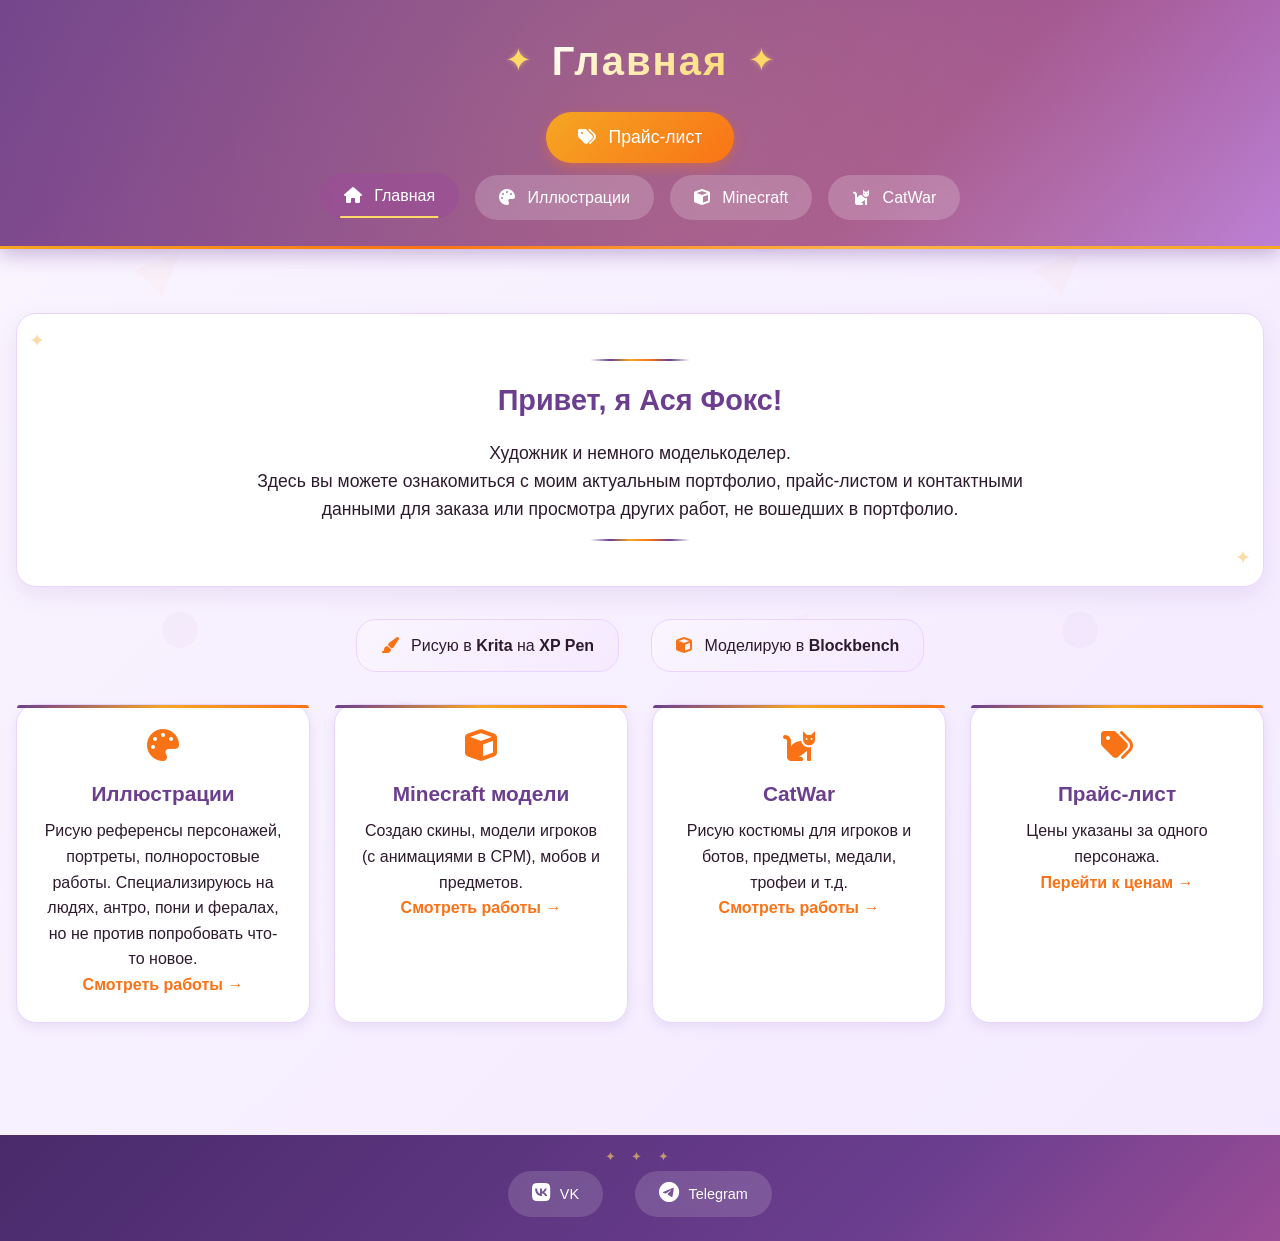
==== commit 61c02560: "Update index.html" ====
--- a/index.html
+++ b/index.html
@@ -35,7 +35,7 @@
             <div class="decor-line"></div>
         </div>
 
-        <div class="tools-block info-block">
+        <div class="tools-block">
             <div class="tools-list">
                 <p class="tool-item"><i class="fas fa-paint-brush"></i> Рисую в <strong>Krita</strong> на <strong>XP Pen</strong></p>
                 <p class="tool-item"><i class="fas fa-cube"></i> Моделирую в <strong>Blockbench</strong></p>
@@ -46,7 +46,7 @@
             <div class="info-card hover-scale">
                 <i class="fas fa-palette"></i>
                 <h3>Иллюстрации</h3>
-                <p>Рисую референсы персонажей, портреты, полноростовые работы. Специализируюсь на людях, антро, и фералах, но не против попробовать что-то новое.</p>
+                <p>Рисую референсы персонажей, портреты, полноростовые работы. Специализируюсь на людях, антро, пони и фералах, но не против попробовать что-то новое.</p>
                 <a href="gallery.html" class="info-link">Смотреть работы →</a>
             </div>
             <div class="info-card hover-scale">
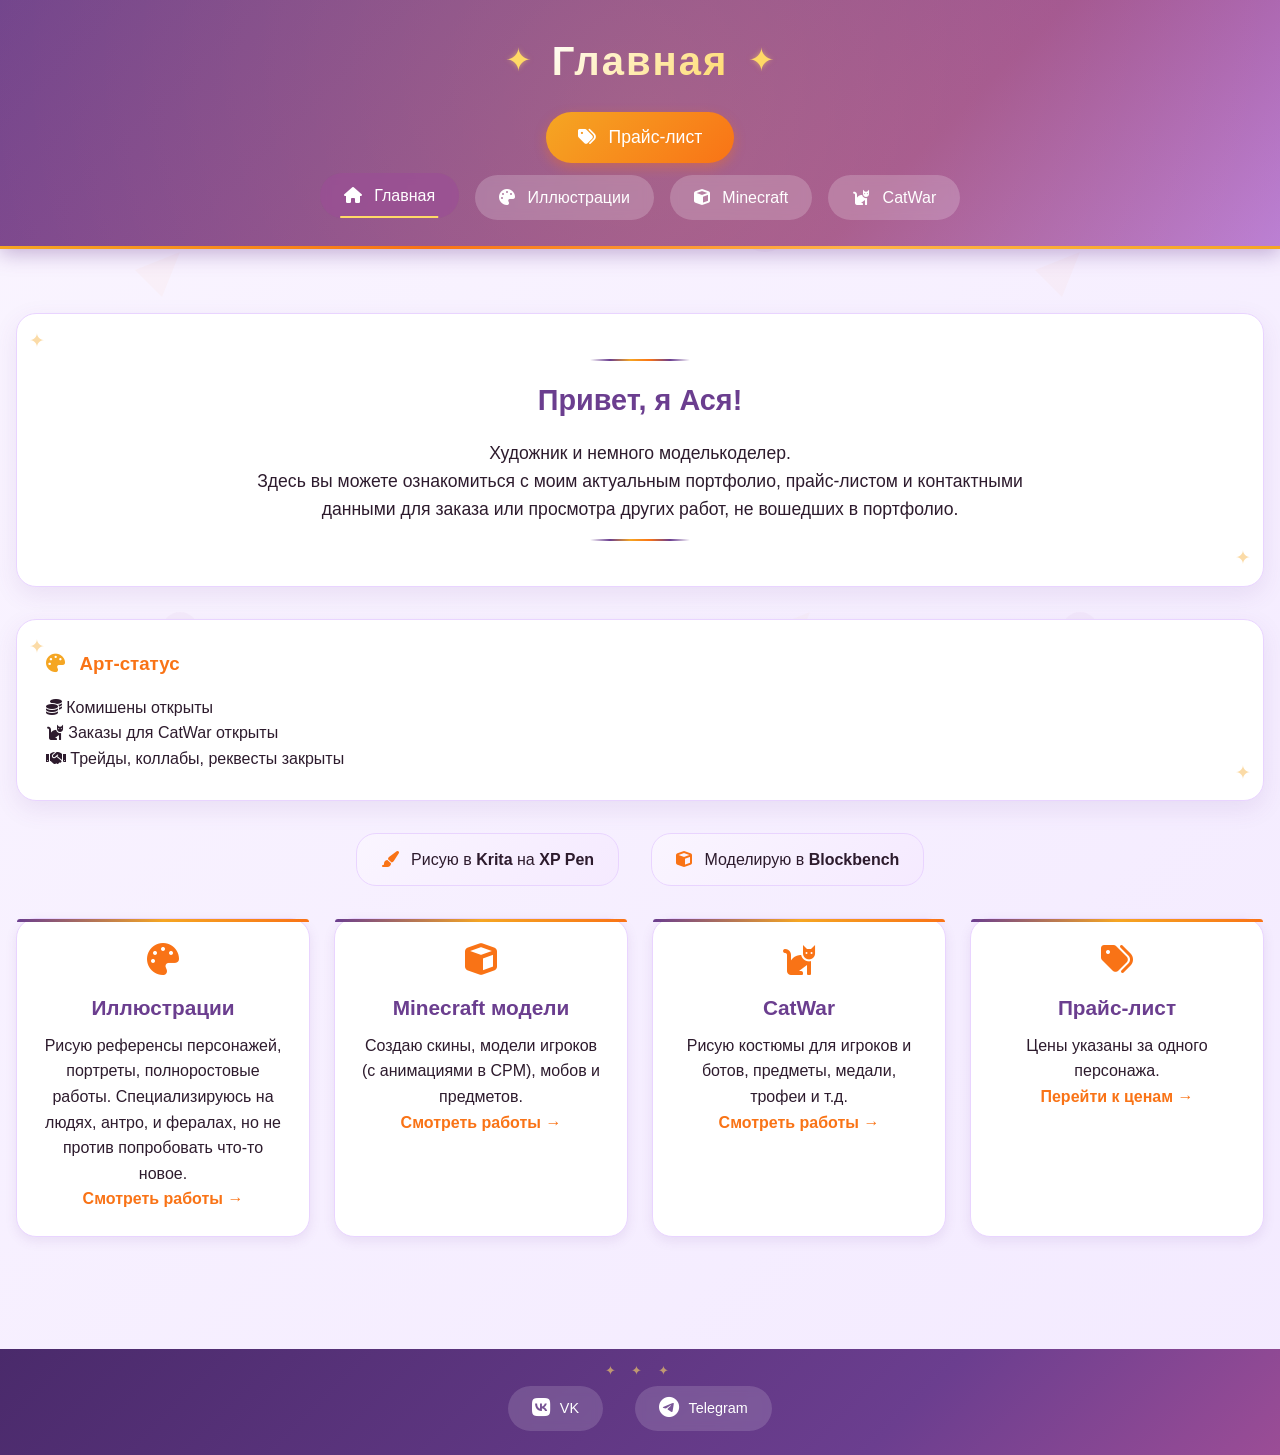
==== commit 0e09c23d: "Update index.html" ====
--- a/index.html
+++ b/index.html
@@ -30,9 +30,31 @@
     <main>
         <div class="welcome-block info-block">
             <div class="decor-line"></div>
-            <h3>Привет, я Ася Фокс!</h3>
+            <h3>Привет, я Ася!</h3>
             <p>Художник и немного моделькоделер.<br>Здесь вы можете ознакомиться с моим актуальным портфолио, прайс-листом и контактными данными для заказа или просмотра других работ, не вошедших в портфолио.</p>
             <div class="decor-line"></div>
+        </div>
+
+        <!-- Блок с арт-статусом (в стиле дополнительных условий) -->
+        <div class="art-status info-block">
+            <h3><i class="fas fa-palette"></i> Арт-статус</h3>
+            <div class="status-list">
+                <div class="status-line">
+                    <i class="fas fa-coins"></i>
+                    <span class="status-name">Комишены</span>
+                    <span class="status-badge open">открыты</span>
+                </div>
+                <div class="status-line">
+                    <i class="fas fa-cat"></i>
+                    <span class="status-name">Заказы для CatWar</span>
+                    <span class="status-badge open">открыты</span>
+                </div>
+                <div class="status-line">
+                    <i class="fas fa-handshake"></i>
+                    <span class="status-name">Трейды, коллабы, реквесты</span>
+                    <span class="status-badge closed">закрыты</span>
+                </div>
+            </div>
         </div>
 
         <div class="tools-block">
@@ -46,7 +68,7 @@
             <div class="info-card hover-scale">
                 <i class="fas fa-palette"></i>
                 <h3>Иллюстрации</h3>
-                <p>Рисую референсы персонажей, портреты, полноростовые работы. Специализируюсь на людях, антро, пони и фералах, но не против попробовать что-то новое.</p>
+                <p>Рисую референсы персонажей, портреты, полноростовые работы. Специализируюсь на людях, антро, и фералах, но не против попробовать что-то новое.</p>
                 <a href="gallery.html" class="info-link">Смотреть работы →</a>
             </div>
             <div class="info-card hover-scale">
--- a/style.css
+++ b/style.css
@@ -30,41 +30,6 @@
     z-index: -1;
 }
 
-/* Плавающие звёздочки на фоне */
-.floating-bg-stars {
-    position: fixed;
-    top: 0;
-    left: 0;
-    width: 100%;
-    height: 100%;
-    pointer-events: none;
-    overflow: hidden;
-    z-index: 0;
-}
-
-.floating-bg-stars i {
-    position: absolute;
-    color: rgba(249, 115, 22, 0.2);
-    font-size: 0.7rem;
-    animation: floatBgStar 20s linear infinite;
-}
-
-.floating-bg-stars i:nth-child(1) { top: 10%; left: 20%; animation-duration: 22s; }
-.floating-bg-stars i:nth-child(2) { top: 30%; left: 85%; animation-duration: 26s; font-size: 0.9rem; }
-.floating-bg-stars i:nth-child(3) { top: 70%; left: 15%; animation-duration: 30s; }
-.floating-bg-stars i:nth-child(4) { top: 50%; left: 45%; animation-duration: 24s; font-size: 0.8rem; }
-.floating-bg-stars i:nth-child(5) { top: 85%; left: 70%; animation-duration: 28s; }
-.floating-bg-stars i:nth-child(6) { top: 15%; left: 60%; animation-duration: 18s; }
-.floating-bg-stars i:nth-child(7) { top: 60%; left: 90%; animation-duration: 32s; }
-.floating-bg-stars i:nth-child(8) { top: 40%; left: 10%; animation-duration: 35s; }
-
-@keyframes floatBgStar {
-    0% { transform: translateY(0) rotate(0deg); opacity: 0; }
-    10% { opacity: 0.6; }
-    80% { opacity: 0.6; }
-    100% { transform: translateY(-100px) rotate(180deg); opacity: 0; }
-}
-
 /* Шапка сайта */
 header {
     background: linear-gradient(135deg, #6b3e8f 0%, #9b4d96 70%, #b87cdb 100%);
@@ -341,90 +306,6 @@
     transform: scale(1);
 }
 
-/* Модальное окно */
-.modal {
-    display: none;
-    position: fixed;
-    top: 0;
-    left: 0;
-    width: 100%;
-    height: 100%;
-    background: rgba(0,0,0,0.95);
-    z-index: 9999;
-    align-items: center;
-    justify-content: center;
-    cursor: pointer;
-    backdrop-filter: blur(5px);
-}
-
-.modal-content {
-    max-width: 90%;
-    max-height: 90%;
-    object-fit: contain;
-    border-radius: 16px;
-    box-shadow: 0 0 40px rgba(249, 115, 22, 0.4);
-    animation: zoomIn 0.3s ease;
-    cursor: default;
-}
-
-@keyframes zoomIn {
-    from { transform: scale(0.8); opacity: 0; }
-    to { transform: scale(1); opacity: 1; }
-}
-
-.close-modal {
-    position: absolute;
-    top: 25px;
-    right: 35px;
-    color: #fff;
-    font-size: 45px;
-    font-weight: bold;
-    cursor: pointer;
-    transition: all 0.3s;
-    z-index: 10000;
-    width: 50px;
-    height: 50px;
-    display: flex;
-    align-items: center;
-    justify-content: center;
-    border-radius: 50%;
-    background: rgba(0,0,0,0.5);
-}
-
-.close-modal:hover {
-    color: #f97316;
-    transform: rotate(90deg) scale(1.1);
-    background: rgba(0,0,0,0.8);
-}
-
-/* Декоративная рамка вокруг модального окна */
-.modal::before {
-    content: '✦';
-    position: absolute;
-    top: 20px;
-    left: 30px;
-    font-size: 2rem;
-    color: #ffd966;
-    opacity: 0.5;
-    animation: pulseStar 2s ease-in-out infinite;
-}
-
-.modal::after {
-    content: '✦';
-    position: absolute;
-    bottom: 20px;
-    right: 30px;
-    font-size: 2rem;
-    color: #ffd966;
-    opacity: 0.5;
-    animation: pulseStar 2s ease-in-out infinite;
-}
-
-@keyframes pulseStar {
-    0%, 100% { opacity: 0.3; transform: scale(1); }
-    50% { opacity: 0.8; transform: scale(1.1); }
-}
-
 /* Категории */
 .category {
     margin-bottom: 3rem;
@@ -469,105 +350,60 @@
 
 /* Прайс-лист */
 .price-note {
-    background: linear-gradient(135deg, #faf5ff 0%, #f5eaff 100%);
-    border-left: 4px solid #f97316;
-    padding: 1.2rem;
+    background: #fff;
+    border-radius: 20px;
+    padding: 1.8rem;
+    margin: 2rem 0;
+    box-shadow: 0 8px 24px rgba(107, 62, 143, 0.1);
+    border: 1px solid #e9d4ff;
+    transition: all 0.3s;
+    position: relative;
+    overflow: hidden;
+    text-align: center;
+}
+
+.price-note .decor-line {
+    width: 100px;
+    height: 2px;
+    background: linear-gradient(90deg, transparent, #6b3e8f, #f5a623, #f97316, #6b3e8f, transparent);
+    margin: 1rem auto;
+    border-radius: 2px;
+}
+
+.price-note p {
+    font-size: 1.1rem;
+    max-width: 800px;
+    margin: 0 auto;
+    line-height: 1.6;
+    color: #4a2a4a;
+}
+
+.price-note strong {
+    color: #f97316;
+}
+
+/* Ряд из трёх таблиц */
+.price-row {
+    display: flex;
+    flex-wrap: wrap;
+    gap: 1.5rem;
+    margin: 2rem 0;
+    justify-content: center;
+}
+
+.price-row .price-category {
+    flex: 1;
+    min-width: 250px;
+    margin-bottom: 0;
+}
+
+.price-category.full-width {
+    width: 100%;
+    margin-top: 2rem;
+}
+
+.price-category {
     margin-bottom: 2rem;
-    border-radius: 16px;
-    text-align: center;
-    position: relative;
-    overflow: hidden;
-}
-
-.price-note::before {
-    content: '✨';
-    position: absolute;
-    left: 15px;
-    top: 10px;
-    font-size: 1rem;
-    opacity: 0.5;
-    animation: float 3s ease-in-out infinite;
-}
-
-.price-note::after {
-    content: '✨';
-    position: absolute;
-    right: 15px;
-    bottom: 10px;
-    font-size: 1rem;
-    opacity: 0.5;
-    animation: float 3s ease-in-out infinite reverse;
-}
-
-@keyframes float {
-    0%, 100% { transform: translateY(0); }
-    50% { transform: translateY(-5px); }
-}
-
-.specialization {
-    display: flex;
-    justify-content: center;
-    gap: 2rem;
-    margin: 2rem 0;
-    flex-wrap: wrap;
-}
-
-.specialization span {
-    background: linear-gradient(135deg, #6b3e8f 0%, #9b4d96 100%);
-    color: #fff;
-    padding: 0.7rem 1.8rem;
-    border-radius: 50px;
-    font-size: 1rem;
-    box-shadow: 0 4px 12px rgba(107, 62, 143, 0.3);
-    transition: all 0.3s;
-    cursor: default;
-    position: relative;
-    overflow: hidden;
-}
-
-.specialization span::before {
-    content: '';
-    position: absolute;
-    top: 0;
-    left: -100%;
-    width: 100%;
-    height: 100%;
-    background: linear-gradient(90deg, transparent, rgba(255,215,0,0.3), transparent);
-    transition: left 0.5s;
-}
-
-.specialization span:hover::before {
-    left: 100%;
-}
-
-.specialization span:hover {
-    transform: translateY(-3px);
-    box-shadow: 0 6px 16px rgba(155, 77, 150, 0.4);
-}
-
-.specialization span i {
-    margin-right: 0.6rem;
-}
-
-.price-info {
-    text-align: center;
-    margin-bottom: 2rem;
-    display: flex;
-    align-items: center;
-    justify-content: center;
-    gap: 0.5rem;
-    color: #6b3e8f;
-    background: rgba(155, 77, 150, 0.1);
-    padding: 0.8rem;
-    border-radius: 50px;
-    width: fit-content;
-    margin-left: auto;
-    margin-right: auto;
-}
-
-.price-info i {
-    font-size: 1.2rem;
-    color: #f97316;
 }
 
 .price-category h3 {
@@ -577,6 +413,10 @@
     border-bottom: 2px solid #f97316;
     padding-bottom: 0.4rem;
     display: inline-block;
+}
+
+.price-row .price-category h3 {
+    margin-top: 0;
 }
 
 .price-table {
@@ -608,6 +448,11 @@
 .price-table tr:hover {
     background: #fff0e0;
     transition: background 0.2s;
+}
+
+.background-table td:first-child {
+    font-weight: 500;
+    background: #faf5ff;
 }
 
 /* Информационные блоки */
@@ -661,6 +506,26 @@
 .info-block h3 i {
     margin-right: 0.6rem;
     color: #f5a623;
+}
+
+.info-block ul {
+    list-style: none;
+    padding-left: 0;
+}
+
+.info-block li {
+    padding: 0.6rem 0;
+    border-bottom: 1px solid #f0e6ff;
+}
+
+.info-block li:last-child {
+    border-bottom: none;
+}
+
+.info-block li i {
+    margin-right: 0.8rem;
+    color: #f97316;
+    width: 1.6rem;
 }
 
 .payment-methods {
@@ -962,11 +827,71 @@
     background: #26a5e4;
 }
 
+/* Модальное окно */
+.modal {
+    display: none;
+    position: fixed;
+    top: 0;
+    left: 0;
+    width: 100%;
+    height: 100%;
+    background: rgba(0,0,0,0.95);
+    z-index: 9999;
+    align-items: center;
+    justify-content: center;
+    cursor: pointer;
+    backdrop-filter: blur(5px);
+}
+
+.modal-content {
+    max-width: 90%;
+    max-height: 90%;
+    object-fit: contain;
+    border-radius: 16px;
+    box-shadow: 0 0 40px rgba(249, 115, 22, 0.4);
+    animation: zoomIn 0.3s ease;
+    cursor: default;
+}
+
+@keyframes zoomIn {
+    from { transform: scale(0.8); opacity: 0; }
+    to { transform: scale(1); opacity: 1; }
+}
+
+.close-modal {
+    position: absolute;
+    top: 25px;
+    right: 35px;
+    color: #fff;
+    font-size: 45px;
+    font-weight: bold;
+    cursor: pointer;
+    transition: all 0.3s;
+    z-index: 10000;
+    width: 50px;
+    height: 50px;
+    display: flex;
+    align-items: center;
+    justify-content: center;
+    border-radius: 50%;
+    background: rgba(0,0,0,0.5);
+}
+
+.close-modal:hover {
+    color: #f97316;
+    transform: rotate(90deg) scale(1.1);
+    background: rgba(0,0,0,0.8);
+}
+
 /* Адаптивность */
 @media (max-width: 992px) {
     .gallery {
         column-count: 2;
     }
+    
+    .price-row {
+        gap: 1rem;
+    }
 }
 
 @media (max-width: 768px) {
@@ -992,36 +917,25 @@
         column-count: 1;
     }
     
+    .price-row {
+        flex-direction: column;
+    }
+    
+    .price-row .price-category {
+        width: 100%;
+    }
+    
+    .price-note {
+        padding: 1.2rem;
+    }
+    
+    .price-note p {
+        font-size: 0.95rem;
+    }
+    
     .price-table th, .price-table td {
         padding: 8px 10px;
         font-size: 0.85rem;
-    }
-    
-    .specialization {
-        gap: 1rem;
-    }
-    
-    .specialization span {
-        padding: 0.5rem 1.2rem;
-        font-size: 0.85rem;
-    }
-    
-    .tools-list {
-        gap: 1rem;
-    }
-    
-    .tools-list p {
-        padding: 0.6rem 1rem;
-        font-size: 0.9rem;
-    }
-    
-    .info-grid {
-        grid-template-columns: 1fr;
-    }
-    
-    .tab-btn {
-        padding: 0.5rem 1rem;
-        font-size: 0.9rem;
     }
     
     .category h3::before,
@@ -1034,4 +948,346 @@
         right: 20px;
         font-size: 35px;
     }
-}
+    
+    .info-block {
+        padding: 1.2rem;
+    }
+    
+    .payment-methods span {
+        padding: 0.4rem 1rem;
+        font-size: 0.8rem;
+    }
+    
+    .tools-list {
+        gap: 1rem;
+    }
+    
+    .tools-list p {
+        padding: 0.6rem 1rem;
+        font-size: 0.9rem;
+    }
+    
+    .info-grid {
+        grid-template-columns: 1fr;
+    }
+    
+    .tab-btn {
+        padding: 0.5rem 1rem;
+        font-size: 0.9rem;
+    }
+    
+    .welcome-block h3 {
+        font-size: 1.4rem;
+    }
+    
+    .welcome-block p {
+        font-size: 0.95rem;
+    }
+    /* Блок арт-статус */
+.art-status {
+    text-align: center;
+}
+
+.art-status h3 {
+    display: flex;
+    align-items: center;
+    justify-content: center;
+    gap: 0.5rem;
+    margin-bottom: 1.5rem;
+}
+
+.art-status h3 i {
+    font-size: 1.4rem;
+    color: #f5a623;
+}
+
+.status-container {
+    display: flex;
+    flex-wrap: wrap;
+    justify-content: center;
+    gap: 1.5rem;
+    margin-top: 0.5rem;
+}
+
+.status-item {
+    background: linear-gradient(135deg, #faf5ff 0%, #f5eaff 100%);
+    padding: 0.8rem 1.2rem;
+    border-radius: 40px;
+    border: 1px solid #e9d4ff;
+    display: flex;
+    align-items: center;
+    gap: 0.8rem;
+    flex-wrap: wrap;
+    justify-content: center;
+    transition: all 0.3s;
+}
+
+.status-item:hover {
+    transform: translateY(-2px);
+    border-color: #f97316;
+    box-shadow: 0 4px 12px rgba(249, 115, 22, 0.1);
+}
+
+.status-label {
+    font-weight: 600;
+    color: #6b3e8f;
+}
+
+.status-value {
+    color: #4a2a4a;
+}
+
+.status-value.open {
+    color: #4caf50;
+    font-weight: 500;
+}
+
+.status-value.closed {
+    color: #f44336;
+    font-weight: 500;
+}
+
+@media (max-width: 768px) {
+    .status-container {
+        flex-direction: column;
+        gap: 0.8rem;
+    }
+    
+    .status-item {
+        justify-content: space-between;
+        width: 100%;
+    }
+}
+    /* Блок арт-статус */
+.art-status {
+    text-align: center;
+}
+
+.art-status h3 {
+    display: flex;
+    align-items: center;
+    justify-content: center;
+    gap: 0.5rem;
+    margin-bottom: 1.5rem;
+}
+
+.art-status h3 i {
+    font-size: 1.4rem;
+    color: #f5a623;
+}
+
+.status-list {
+    display: flex;
+    flex-direction: column;
+    gap: 0.8rem;
+    max-width: 500px;
+    margin: 0 auto;
+}
+
+.status-line {
+    display: flex;
+    align-items: center;
+    justify-content: space-between;
+    padding: 0.6rem 1rem;
+    background: linear-gradient(135deg, #faf5ff 0%, #f5eaff 100%);
+    border-radius: 40px;
+    border: 1px solid #e9d4ff;
+    transition: all 0.3s;
+}
+
+.status-line:hover {
+    transform: translateX(5px);
+    border-color: #f97316;
+}
+
+.status-line i {
+    font-size: 1.2rem;
+    width: 28px;
+}
+
+.closed-icon {
+    color: #f44336;
+}
+
+.open-icon {
+    color: #4caf50;
+}
+
+.status-name {
+    flex: 1;
+    text-align: left;
+    padding-left: 0.8rem;
+    font-weight: 500;
+    color: #6b3e8f;
+}
+
+.status-badge {
+    font-size: 0.85rem;
+    padding: 0.2rem 0.8rem;
+    border-radius: 30px;
+    font-weight: 500;
+}
+
+.status-badge.open {
+    background: rgba(76, 175, 80, 0.15);
+    color: #4caf50;
+}
+
+.status-badge.closed {
+    background: rgba(244, 67, 54, 0.15);
+    color: #f44336;
+}
+
+/* Дата последнего обновления */
+.last-update {
+    text-align: right;
+    margin-bottom: 1.5rem;
+    font-size: 0.85rem;
+    color: #9b4d96;
+    display: flex;
+    align-items: center;
+    justify-content: flex-end;
+    gap: 0.5rem;
+}
+
+.last-update i {
+    font-size: 0.9rem;
+    color: #f97316;
+}
+
+@media (max-width: 768px) {
+    .status-line {
+        flex-wrap: wrap;
+        justify-content: center;
+        gap: 0.5rem;
+    }
+    
+    .status-name {
+        text-align: center;
+        padding-left: 0;
+        width: 100%;
+    }
+    
+    .last-update {
+        justify-content: center;
+    }
+}
+    /* Дата последнего обновления в стиле заголовков разделов */
+.update-header {
+    margin-bottom: 2rem;
+    text-align: right;
+    border-bottom: 2px solid #f97316;
+    display: inline-block;
+    float: right;
+    clear: both;
+}
+
+.update-header h3 {
+    font-size: 1rem;
+    color: #6b3e8f;
+    margin-bottom: 0.3rem;
+    font-weight: 500;
+}
+
+.update-date {
+    display: flex;
+    align-items: center;
+    gap: 0.5rem;
+    color: #9b4d96;
+    font-size: 0.9rem;
+}
+
+.update-date i {
+    color: #f97316;
+}
+
+/* Очистка float */
+.gallery {
+    clear: both;
+}
+
+/* Арт-статус в стиле дополнительных условий */
+.art-status {
+    text-align: left;
+}
+
+.art-status h3 {
+    display: flex;
+    align-items: center;
+    gap: 0.5rem;
+    margin-bottom: 1.2rem;
+    border-bottom: none;
+}
+
+.art-status h3 i {
+    font-size: 1.3rem;
+    color: #f97316;
+}
+
+.status-list {
+    display: flex;
+    flex-direction: column;
+    gap: 0.6rem;
+}
+
+.status-line {
+    display: flex;
+    align-items: center;
+    padding: 0.6rem 0;
+    border-bottom: 1px solid #f0e6ff;
+    transition: all 0.2s;
+}
+
+.status-line:hover {
+    transform: translateX(5px);
+}
+
+.status-line i {
+    width: 32px;
+    font-size: 1.1rem;
+    color: #f97316;
+}
+
+.status-name {
+    flex: 1;
+    font-weight: 500;
+    color: #6b3e8f;
+}
+
+.status-badge {
+    font-size: 0.8rem;
+    padding: 0.2rem 0.8rem;
+    border-radius: 30px;
+    font-weight: 500;
+}
+
+.status-badge.open {
+    background: rgba(76, 175, 80, 0.15);
+    color: #4caf50;
+}
+
+.status-badge.closed {
+    background: rgba(244, 67, 54, 0.15);
+    color: #f44336;
+}
+
+@media (max-width: 768px) {
+    .update-header {
+        float: none;
+        display: block;
+        text-align: center;
+        margin-bottom: 1.5rem;
+    }
+    
+    .status-line {
+        flex-wrap: wrap;
+        gap: 0.5rem;
+        justify-content: space-between;
+    }
+    
+    .status-name {
+        width: auto;
+        flex: 2;
+    }
+}
+}
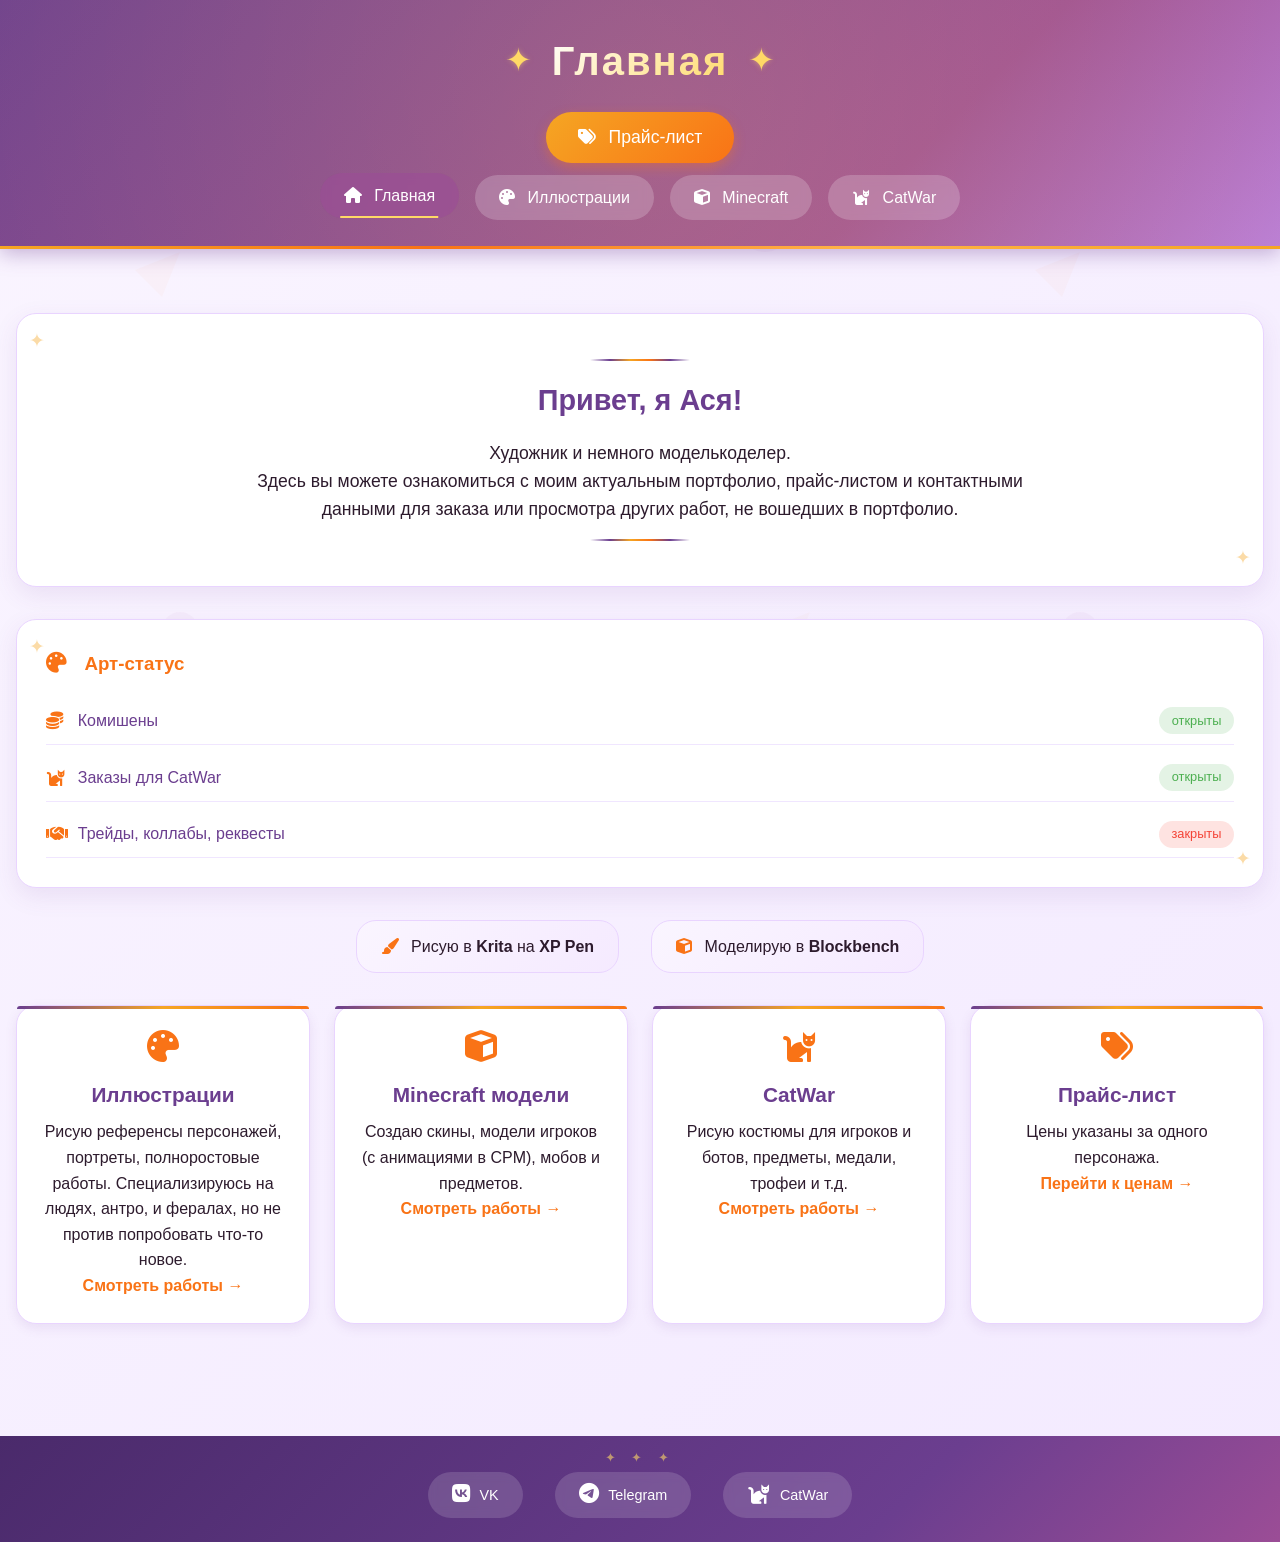
==== commit 46551ede: "Update index.html" ====
--- a/index.html
+++ b/index.html
@@ -93,16 +93,20 @@
     </main>
 
     <footer>
-        <div class="social-icons">
-            <a href="https://vk.com/club159753129" target="_blank" class="social-link vk" aria-label="ВКонтакте">
-                <i class="fab fa-vk"></i>
-                <span>VK</span>
-            </a>
-            <a href="https://t.me/AsyaF0xy" target="_blank" class="social-link telegram" aria-label="Telegram">
-                <i class="fab fa-telegram-plane"></i>
-                <span>Telegram</span>
-            </a>
-        </div>
-    </footer>
+    <div class="social-icons">
+        <a href="https://vk.com/club159753129" target="_blank" class="social-link vk" aria-label="ВКонтакте">
+            <i class="fab fa-vk"></i>
+            <span>VK</span>
+        </a>
+        <a href="https://t.me/AsyaF0xy" target="_blank" class="social-link telegram" aria-label="Telegram">
+            <i class="fab fa-telegram-plane"></i>
+            <span>Telegram</span>
+        </a>
+        <a href="https://catwar.su/cat954921" target="_blank" class="social-link catwar" aria-label="CatWar">
+            <i class="fas fa-cat"></i>
+            <span>CatWar</span>
+        </a>
+    </div>
+</footer>
 </body>
 </html>
--- a/style.css
+++ b/style.css
@@ -221,6 +221,8 @@
 .gallery {
     column-count: 3;
     column-gap: 1.5rem;
+    clear: both;
+    margin-top: 1rem;
 }
 
 .card {
@@ -668,6 +670,71 @@
     color: #f5a623;
 }
 
+/* Арт-статус */
+.art-status {
+    text-align: left;
+}
+
+.art-status h3 {
+    display: flex;
+    align-items: center;
+    gap: 0.5rem;
+    margin-bottom: 1.2rem;
+    border-bottom: none;
+}
+
+.art-status h3 i {
+    font-size: 1.3rem;
+    color: #f97316;
+}
+
+.status-list {
+    display: flex;
+    flex-direction: column;
+    gap: 0.6rem;
+}
+
+.status-line {
+    display: flex;
+    align-items: center;
+    padding: 0.6rem 0;
+    border-bottom: 1px solid #f0e6ff;
+    transition: all 0.2s;
+}
+
+.status-line:hover {
+    transform: translateX(5px);
+}
+
+.status-line i {
+    width: 32px;
+    font-size: 1.1rem;
+    color: #f97316;
+}
+
+.status-name {
+    flex: 1;
+    font-weight: 500;
+    color: #6b3e8f;
+}
+
+.status-badge {
+    font-size: 0.8rem;
+    padding: 0.2rem 0.8rem;
+    border-radius: 30px;
+    font-weight: 500;
+}
+
+.status-badge.open {
+    background: rgba(76, 175, 80, 0.15);
+    color: #4caf50;
+}
+
+.status-badge.closed {
+    background: rgba(244, 67, 54, 0.15);
+    color: #f44336;
+}
+
 /* Minecraft блок */
 .minecraft-info {
     background: linear-gradient(135deg, #faf5ff 0%, #f5eaff 100%);
@@ -743,6 +810,36 @@
 @keyframes fadeIn {
     from { opacity: 0; transform: translateY(10px); }
     to { opacity: 1; transform: translateY(0); }
+}
+
+/* Дата последнего обновления */
+.update-header {
+    margin-bottom: 2rem;
+    text-align: right;
+    border-bottom: 2px solid #f97316;
+    display: inline-block;
+    float: right;
+    clear: both;
+    padding-bottom: 0.5rem;
+}
+
+.update-header h3 {
+    font-size: 1rem;
+    color: #6b3e8f;
+    margin-bottom: 0.3rem;
+    font-weight: 500;
+}
+
+.update-date {
+    display: flex;
+    align-items: center;
+    gap: 0.5rem;
+    color: #9b4d96;
+    font-size: 0.9rem;
+}
+
+.update-date i {
+    color: #f97316;
 }
 
 /* Подвал */
@@ -983,295 +1080,7 @@
     .welcome-block p {
         font-size: 0.95rem;
     }
-    /* Блок арт-статус */
-.art-status {
-    text-align: center;
-}
-
-.art-status h3 {
-    display: flex;
-    align-items: center;
-    justify-content: center;
-    gap: 0.5rem;
-    margin-bottom: 1.5rem;
-}
-
-.art-status h3 i {
-    font-size: 1.4rem;
-    color: #f5a623;
-}
-
-.status-container {
-    display: flex;
-    flex-wrap: wrap;
-    justify-content: center;
-    gap: 1.5rem;
-    margin-top: 0.5rem;
-}
-
-.status-item {
-    background: linear-gradient(135deg, #faf5ff 0%, #f5eaff 100%);
-    padding: 0.8rem 1.2rem;
-    border-radius: 40px;
-    border: 1px solid #e9d4ff;
-    display: flex;
-    align-items: center;
-    gap: 0.8rem;
-    flex-wrap: wrap;
-    justify-content: center;
-    transition: all 0.3s;
-}
-
-.status-item:hover {
-    transform: translateY(-2px);
-    border-color: #f97316;
-    box-shadow: 0 4px 12px rgba(249, 115, 22, 0.1);
-}
-
-.status-label {
-    font-weight: 600;
-    color: #6b3e8f;
-}
-
-.status-value {
-    color: #4a2a4a;
-}
-
-.status-value.open {
-    color: #4caf50;
-    font-weight: 500;
-}
-
-.status-value.closed {
-    color: #f44336;
-    font-weight: 500;
-}
-
-@media (max-width: 768px) {
-    .status-container {
-        flex-direction: column;
-        gap: 0.8rem;
-    }
-    
-    .status-item {
-        justify-content: space-between;
-        width: 100%;
-    }
-}
-    /* Блок арт-статус */
-.art-status {
-    text-align: center;
-}
-
-.art-status h3 {
-    display: flex;
-    align-items: center;
-    justify-content: center;
-    gap: 0.5rem;
-    margin-bottom: 1.5rem;
-}
-
-.art-status h3 i {
-    font-size: 1.4rem;
-    color: #f5a623;
-}
-
-.status-list {
-    display: flex;
-    flex-direction: column;
-    gap: 0.8rem;
-    max-width: 500px;
-    margin: 0 auto;
-}
-
-.status-line {
-    display: flex;
-    align-items: center;
-    justify-content: space-between;
-    padding: 0.6rem 1rem;
-    background: linear-gradient(135deg, #faf5ff 0%, #f5eaff 100%);
-    border-radius: 40px;
-    border: 1px solid #e9d4ff;
-    transition: all 0.3s;
-}
-
-.status-line:hover {
-    transform: translateX(5px);
-    border-color: #f97316;
-}
-
-.status-line i {
-    font-size: 1.2rem;
-    width: 28px;
-}
-
-.closed-icon {
-    color: #f44336;
-}
-
-.open-icon {
-    color: #4caf50;
-}
-
-.status-name {
-    flex: 1;
-    text-align: left;
-    padding-left: 0.8rem;
-    font-weight: 500;
-    color: #6b3e8f;
-}
-
-.status-badge {
-    font-size: 0.85rem;
-    padding: 0.2rem 0.8rem;
-    border-radius: 30px;
-    font-weight: 500;
-}
-
-.status-badge.open {
-    background: rgba(76, 175, 80, 0.15);
-    color: #4caf50;
-}
-
-.status-badge.closed {
-    background: rgba(244, 67, 54, 0.15);
-    color: #f44336;
-}
-
-/* Дата последнего обновления */
-.last-update {
-    text-align: right;
-    margin-bottom: 1.5rem;
-    font-size: 0.85rem;
-    color: #9b4d96;
-    display: flex;
-    align-items: center;
-    justify-content: flex-end;
-    gap: 0.5rem;
-}
-
-.last-update i {
-    font-size: 0.9rem;
-    color: #f97316;
-}
-
-@media (max-width: 768px) {
-    .status-line {
-        flex-wrap: wrap;
-        justify-content: center;
-        gap: 0.5rem;
-    }
-    
-    .status-name {
-        text-align: center;
-        padding-left: 0;
-        width: 100%;
-    }
-    
-    .last-update {
-        justify-content: center;
-    }
-}
-    /* Дата последнего обновления в стиле заголовков разделов */
-.update-header {
-    margin-bottom: 2rem;
-    text-align: right;
-    border-bottom: 2px solid #f97316;
-    display: inline-block;
-    float: right;
-    clear: both;
-}
-
-.update-header h3 {
-    font-size: 1rem;
-    color: #6b3e8f;
-    margin-bottom: 0.3rem;
-    font-weight: 500;
-}
-
-.update-date {
-    display: flex;
-    align-items: center;
-    gap: 0.5rem;
-    color: #9b4d96;
-    font-size: 0.9rem;
-}
-
-.update-date i {
-    color: #f97316;
-}
-
-/* Очистка float */
-.gallery {
-    clear: both;
-}
-
-/* Арт-статус в стиле дополнительных условий */
-.art-status {
-    text-align: left;
-}
-
-.art-status h3 {
-    display: flex;
-    align-items: center;
-    gap: 0.5rem;
-    margin-bottom: 1.2rem;
-    border-bottom: none;
-}
-
-.art-status h3 i {
-    font-size: 1.3rem;
-    color: #f97316;
-}
-
-.status-list {
-    display: flex;
-    flex-direction: column;
-    gap: 0.6rem;
-}
-
-.status-line {
-    display: flex;
-    align-items: center;
-    padding: 0.6rem 0;
-    border-bottom: 1px solid #f0e6ff;
-    transition: all 0.2s;
-}
-
-.status-line:hover {
-    transform: translateX(5px);
-}
-
-.status-line i {
-    width: 32px;
-    font-size: 1.1rem;
-    color: #f97316;
-}
-
-.status-name {
-    flex: 1;
-    font-weight: 500;
-    color: #6b3e8f;
-}
-
-.status-badge {
-    font-size: 0.8rem;
-    padding: 0.2rem 0.8rem;
-    border-radius: 30px;
-    font-weight: 500;
-}
-
-.status-badge.open {
-    background: rgba(76, 175, 80, 0.15);
-    color: #4caf50;
-}
-
-.status-badge.closed {
-    background: rgba(244, 67, 54, 0.15);
-    color: #f44336;
-}
-
-@media (max-width: 768px) {
+    
     .update-header {
         float: none;
         display: block;
@@ -1290,4 +1099,3 @@
         flex: 2;
     }
 }
-}
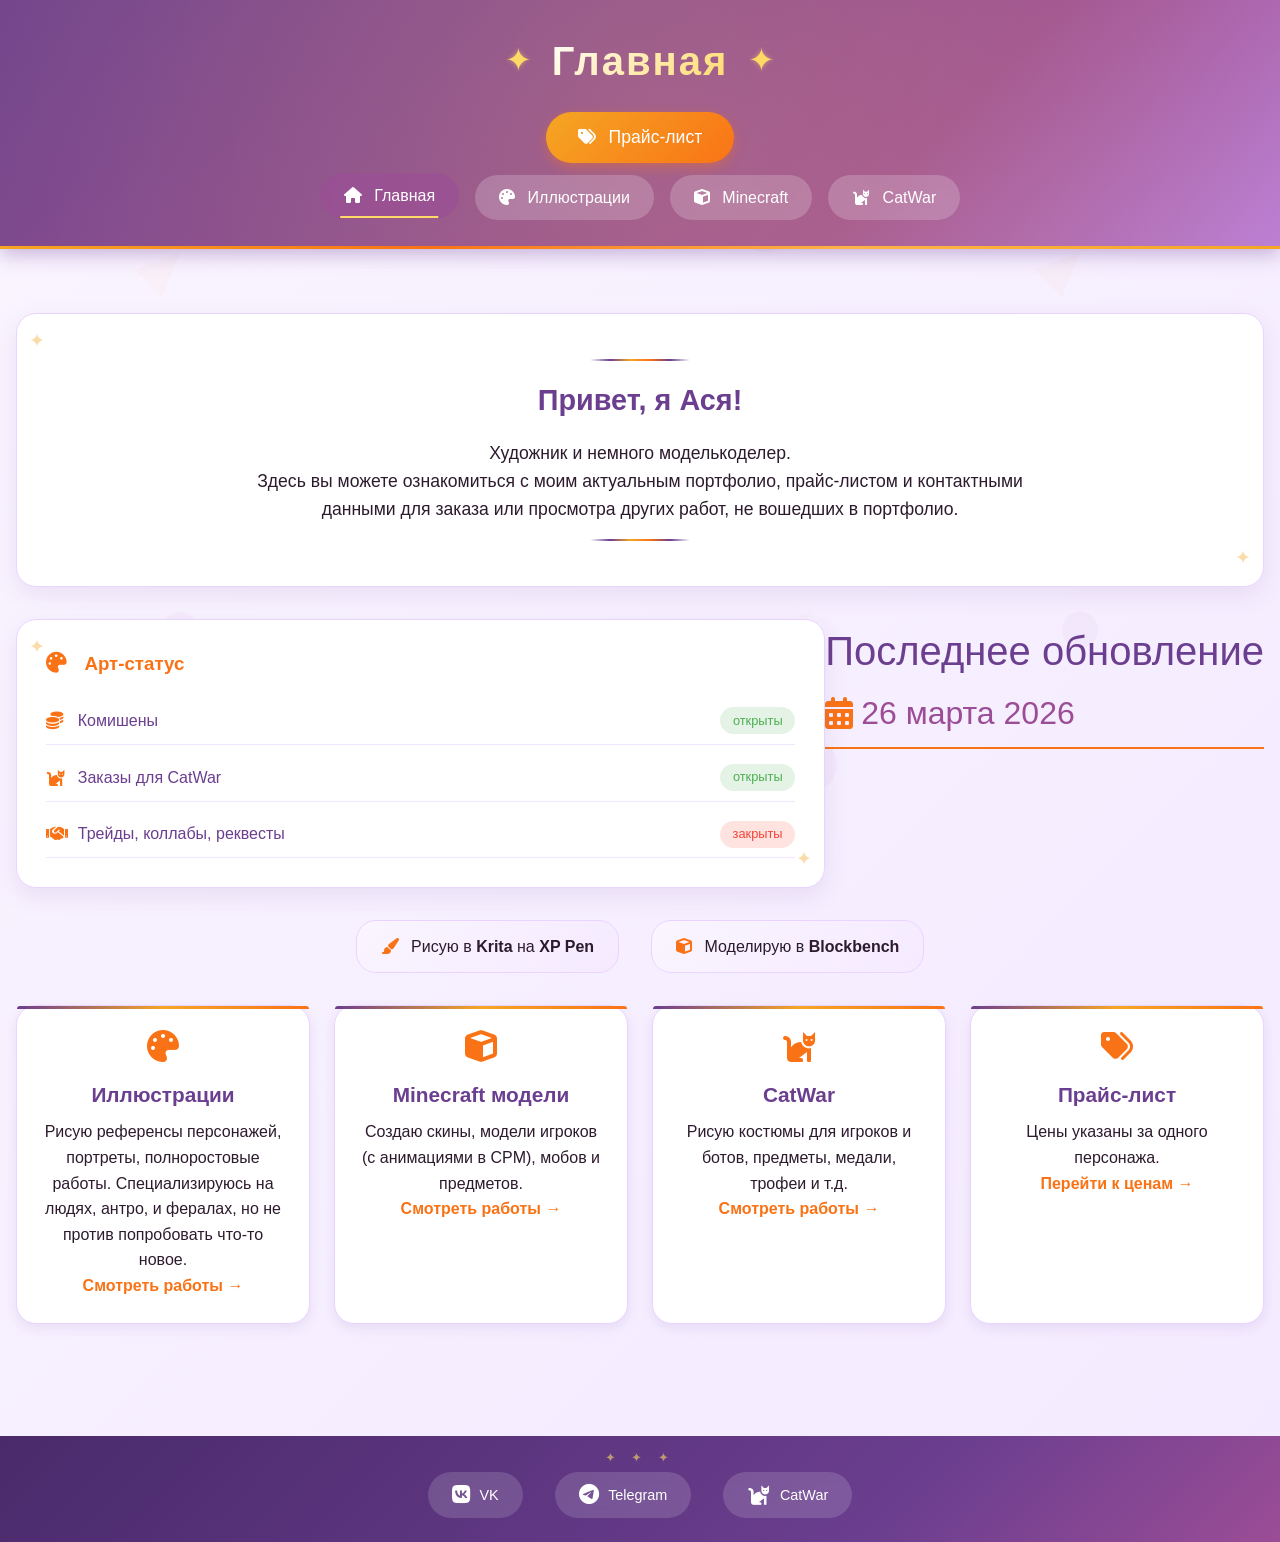
==== commit 3a1e8721: "Update index.html" ====
--- a/index.html
+++ b/index.html
@@ -33,6 +33,13 @@
             <h3>Привет, я Ася!</h3>
             <p>Художник и немного моделькоделер.<br>Здесь вы можете ознакомиться с моим актуальным портфолио, прайс-листом и контактными данными для заказа или просмотра других работ, не вошедших в портфолио.</p>
             <div class="decor-line"></div>
+        </div>
+        <div class="update-header">
+            <h3>Последнее обновление</h3>
+            <div class="update-date">
+                <i class="fas fa-calendar-alt"></i>
+                <span>26 марта 2026</span>
+            </div>
         </div>
 
         <!-- Блок с арт-статусом (в стиле дополнительных условий) -->
--- a/style.css
+++ b/style.css
@@ -824,7 +824,7 @@
 }
 
 .update-header h3 {
-    font-size: 1rem;
+    font-size: 2.5rem;
     color: #6b3e8f;
     margin-bottom: 0.3rem;
     font-weight: 500;
@@ -835,11 +835,94 @@
     align-items: center;
     gap: 0.5rem;
     color: #9b4d96;
-    font-size: 0.9rem;
+    font-size: 2rem;
 }
 
 .update-date i {
     color: #f97316;
+}
+
+/* Разделитель для предметов и медалей */
+.separator {
+    display: flex;
+    align-items: center;
+    justify-content: center;
+    gap: 1.5rem;
+    margin: 4rem 0 2rem;
+    color: #9b4d96;
+    font-size: 2.5rem;
+    font-weight: 600;
+    text-transform: uppercase;
+    letter-spacing: 2px;
+    position: relative;
+}
+
+.separator i {
+    color: #f97316;
+    font-size: 1.3rem;
+    animation: pulse 2s ease-in-out infinite;
+}
+
+.separator::before,
+.separator::after {
+    content: '';
+    flex: 1;
+    height: 2px;
+    background: linear-gradient(90deg, transparent, #6b3e8f, #f5a623, #f97316, #6b3e8f, transparent);
+    max-width: 200px;
+}
+
+.separator span {
+    background: linear-gradient(135deg, #6b3e8f, #9b4d96);
+    -webkit-background-clip: text;
+    background-clip: text;
+    color: transparent;
+    padding: 0 0.5rem;
+}
+
+@keyframes pulse {
+    0%, 100% { opacity: 0.6; transform: scale(1); }
+    50% { opacity: 1; transform: scale(1.1); }
+}
+
+@media (max-width: 768px) {
+    .separator {
+        font-size: 1.1rem;
+        gap: 0.8rem;
+        margin: 2.5rem 0 1.5rem;
+    }
+    
+    .separator i {
+        font-size: 1rem;
+    }
+    
+    .separator::before,
+    .separator::after {
+        max-width: 100px;
+    }
+}
+/* Специальные стили для CatWar — уменьшаем изображения */
+.catwar-image {
+    display: flex !important;
+    justify-content: center !important;
+    align-items: center !important;
+    background: #f5f0e8;
+    padding: 0.5rem 0 !important;
+}
+
+.catwar-image img {
+    width: 40% !important;
+    max-width: 150px !important;
+    min-width: 80px !important;
+    height: auto !important;
+    display: block !important;
+    border-radius: 12px;
+    margin: 0 auto !important;
+    transition: transform 0.3s;
+}
+
+.catwar-image img:hover {
+    transform: scale(1.05);
 }
 
 /* Подвал */
@@ -922,6 +1005,10 @@
 
 .social-link.telegram:hover {
     background: #26a5e4;
+}
+
+.social-link.catwar:hover {
+    background: #6b3e8f;
 }
 
 /* Модальное окно */
@@ -1098,4 +1185,15 @@
         width: auto;
         flex: 2;
     }
-}
+    
+    .separator {
+        font-size: 1rem;
+        margin: 2rem 0 1rem;
+    }
+    
+    .catwar-image img {
+        max-width: 100px !important;
+        min-width: 60px !important;
+        width: 35% !important;
+    }
+}
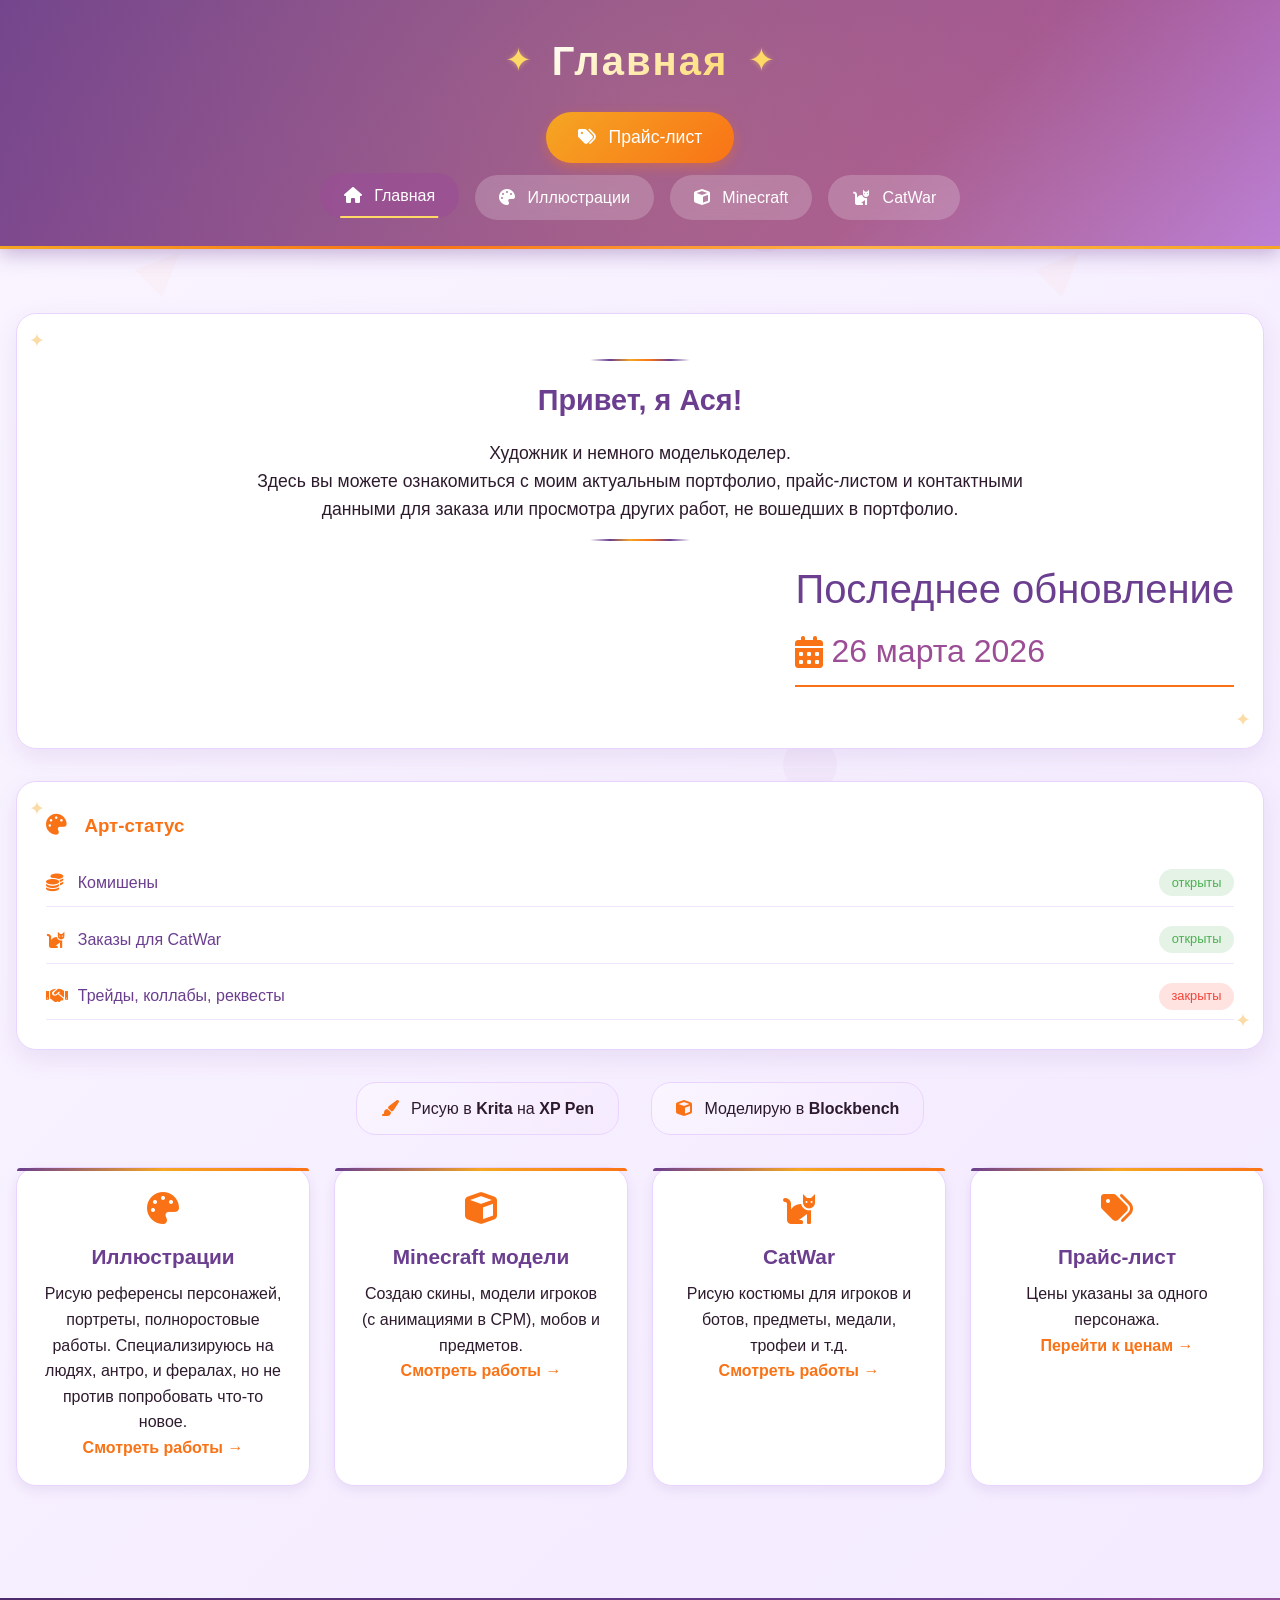
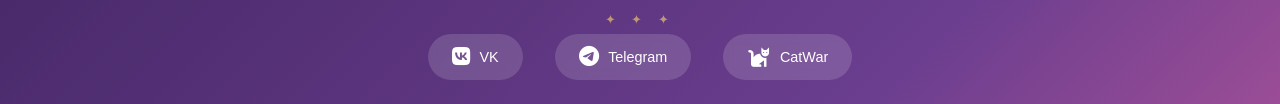
==== commit 2b4a520f: "Update index.html" ====
--- a/index.html
+++ b/index.html
@@ -33,14 +33,15 @@
             <h3>Привет, я Ася!</h3>
             <p>Художник и немного моделькоделер.<br>Здесь вы можете ознакомиться с моим актуальным портфолио, прайс-листом и контактными данными для заказа или просмотра других работ, не вошедших в портфолио.</p>
             <div class="decor-line"></div>
-        </div>
-        <div class="update-header">
+            <div class="update-header">
             <h3>Последнее обновление</h3>
             <div class="update-date">
                 <i class="fas fa-calendar-alt"></i>
                 <span>26 марта 2026</span>
             </div>
         </div>
+        </div>
+        
 
         <!-- Блок с арт-статусом (в стиле дополнительных условий) -->
         <div class="art-status info-block">
